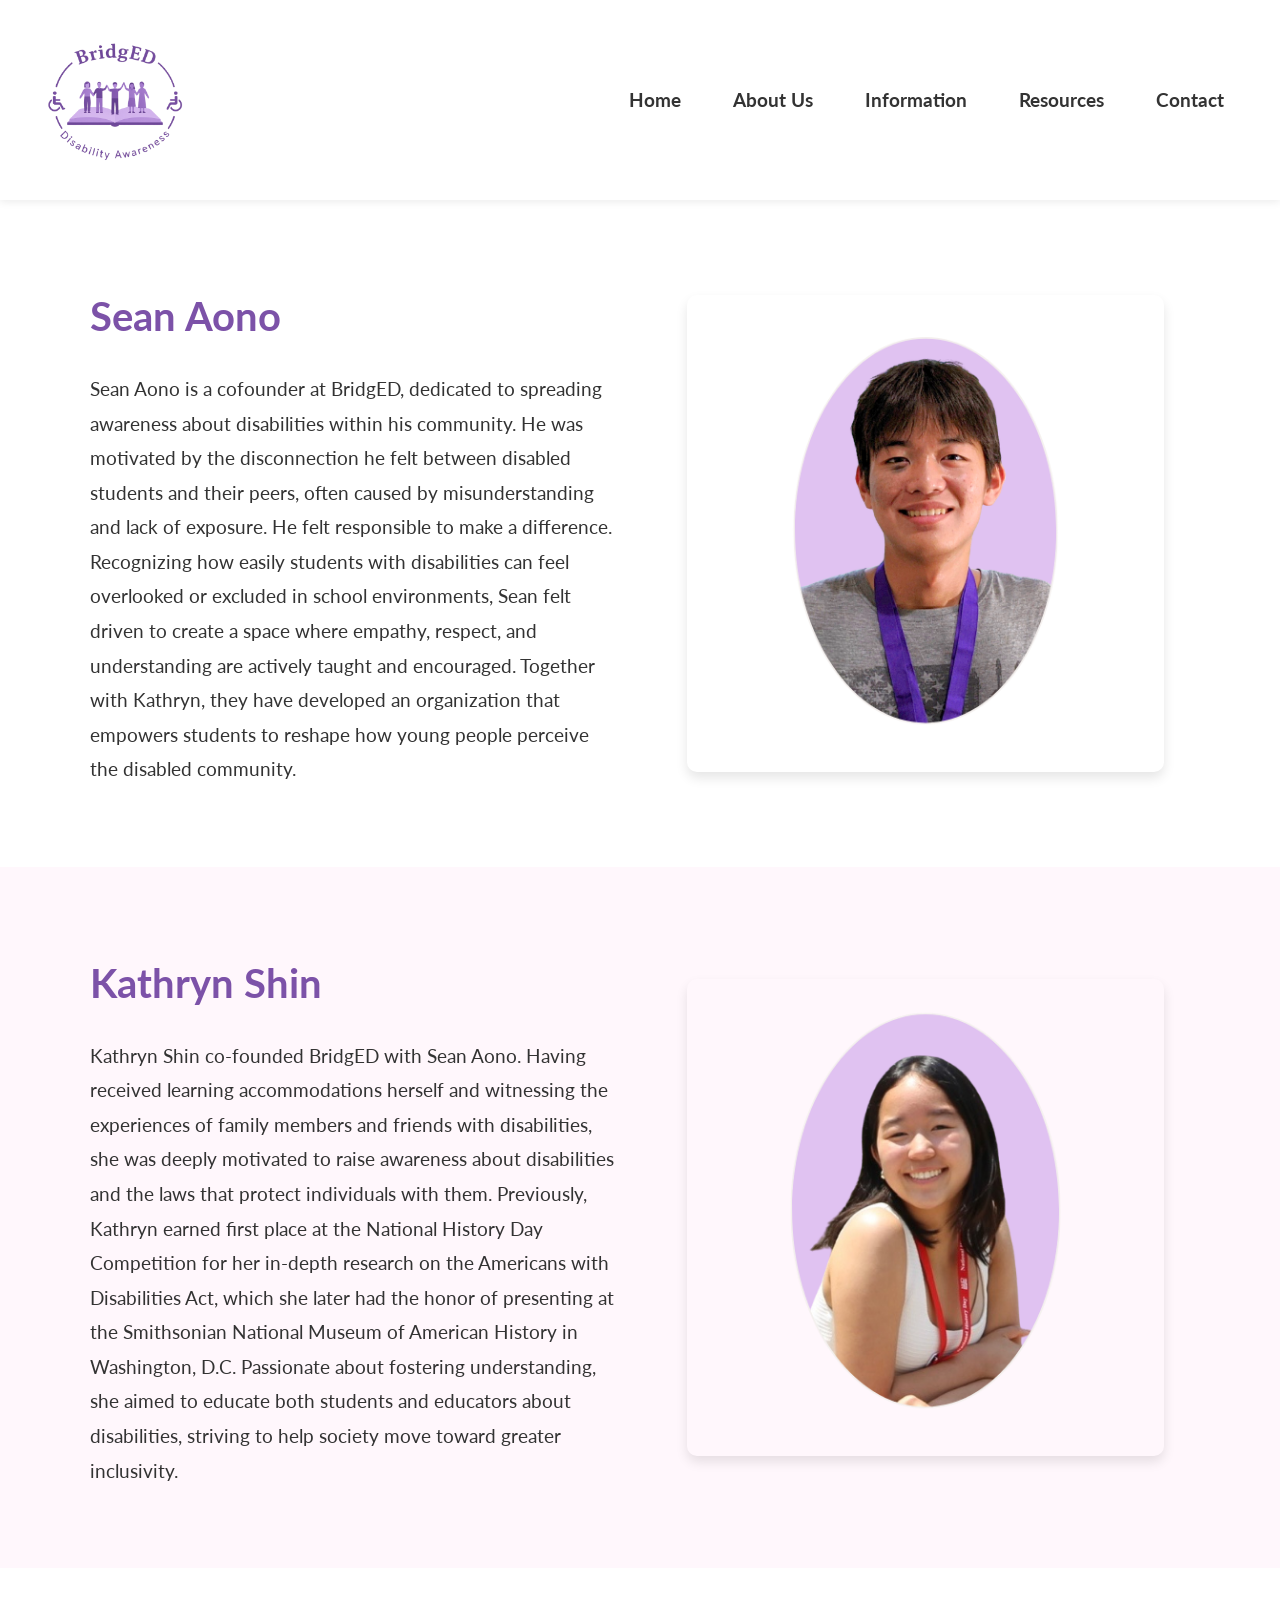
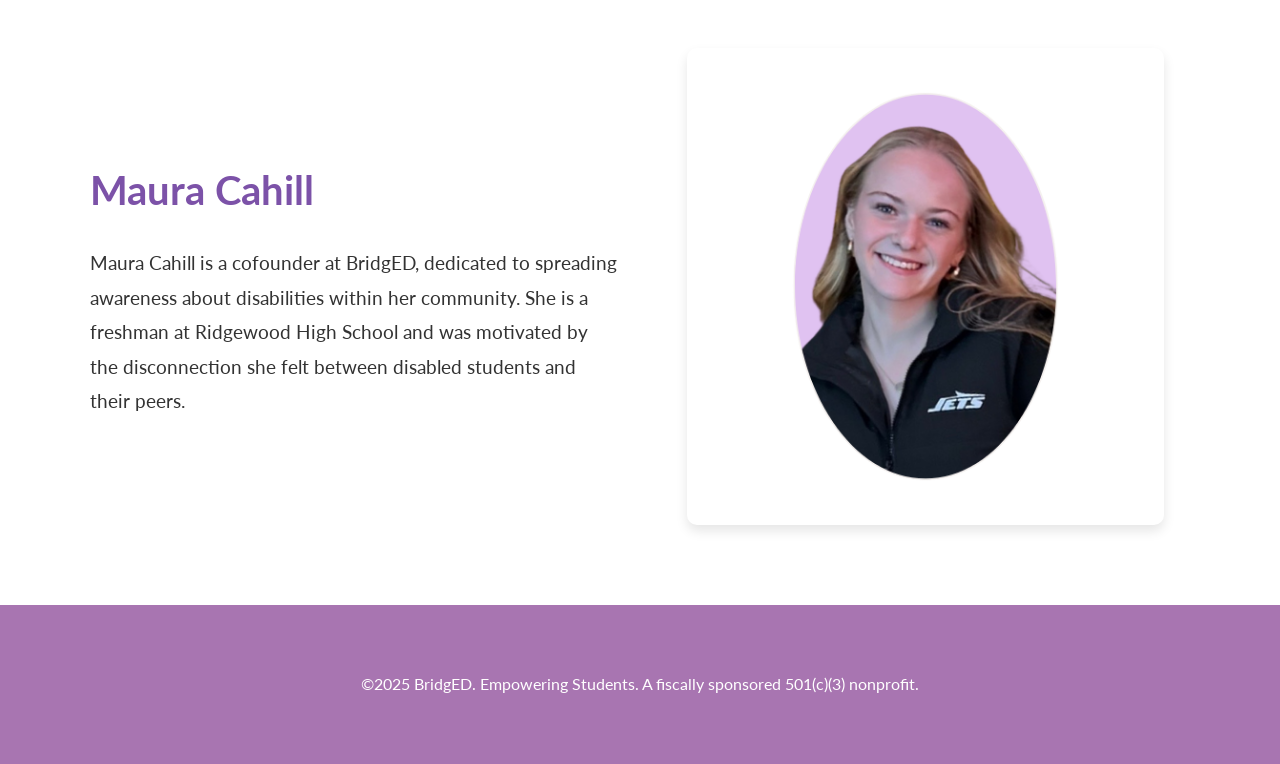
==== about.html @ e23f3f72 "Import BridgED site from github.com/audreyshin/bridged" ====
<!DOCTYPE html>
<html lang="en">
<head>
  <meta charset="UTF-8" />
  <meta name="viewport" content="width=device-width, initial-scale=1.0" />
  <title>About Us | BridgED</title>
  <link rel="stylesheet" href="style.css" />
  <link href="https://fonts.googleapis.com/css2?family=Lato:wght@400;700&display=swap" rel="stylesheet">
</head>
<body>

  <!-- Header -->
  <header>
    <div class="nav-container">
      <a href="index.html" class="logo">
        <img src="images/logo.png" alt="BridgED logo" />
      </a>
      <nav>
        <ul class="nav-links">
          <li><a href="index.html">Home</a></li>
          <li><a href="about.html" class="active">About Us</a></li>
          <li><a href="information.html">Information</a></li>
          <li><a href="resources.html">Resources</a></li>
          <li><a href="contact.html">Contact</a></li>
        </ul>
      </nav>
    </div>
  </header>

  <!-- Sean Section -->
  <section class="about-section">
    <div class="about-content">
      <div class="about-text">
        <h2>Sean Aono</h2>
        <p>Sean Aono is a cofounder at BridgED, dedicated to spreading awareness about disabilities within his community. He was motivated by the disconnection he felt between disabled students and their peers, often caused by misunderstanding and lack of exposure. He felt responsible to make a difference. Recognizing how easily students with disabilities can feel overlooked or excluded in school environments, Sean felt driven to create a space where empathy, respect, and understanding are actively taught and encouraged. Together with Kathryn, they have developed an organization that empowers students to reshape how young people perceive the disabled community.</p>
      </div>
      <div class="about-image">
        <img src="images/sean.png" alt="Sean Aono" />
      </div>
    </div>
  </section>

  <!-- Kathryn Section -->
  <section class="about-section alt">
    <div class="about-content reverse">
      <div class="about-image">
        <img src="images/kat.png" alt="Kathryn Shin" />
      </div>
      <div class="about-text">
        <h2>Kathryn Shin</h2>
        <p>Kathryn Shin co-founded BridgED with Sean Aono. Having received learning accommodations herself and witnessing the experiences of family members and friends with disabilities, she was deeply motivated to raise awareness about disabilities and the laws that protect individuals with them. Previously, Kathryn earned first place at the National History Day Competition for her in-depth research on the Americans with Disabilities Act, which she later had the honor of presenting at the Smithsonian National Museum of American History in Washington, D.C. Passionate about fostering understanding, she aimed to educate both students and educators about disabilities, striving to help society move toward greater inclusivity.</p>
      </div>
    </div>
  </section>


  <!-- Sean Section -->
  <section class="about-section">
    <div class="about-content">
      <div class="about-text">
        <h2>Maura Cahill</h2>
        <p>Maura Cahill is a cofounder at BridgED, dedicated to spreading awareness about disabilities within her community. She is a freshman at Ridgewood High School and was motivated by the disconnection she felt between disabled students and their peers.</p>
      </div>
      <div class="about-image">
        <img src="images/maura.png" alt="Sean Aono" />
      </div>
    </div>
  </section>

  <!-- Footer -->
  <footer>
    <div class="container">
      <p>&copy;2025 BridgED. Empowering Students. A fiscally sponsored 501(c)(3) nonprofit.</p>
    </div>
  </footer>

</body>
</html>
---- style.css ----
/* ========== CSS Variables ========== */
:root {
  --primary-color:#7c52a8;
  --secondary-color: #d2b5ee;
  --background-color: #F9ECFF;
  --accent-color: #E1C4F4;
  --deep-accent-color: #A875B1;
  --text-color: #333333;
  --section-alt-color: #FFF7FC;
}


/* ========== Base Reset ========== */
* {
  margin: 0;
  padding: 0;
  box-sizing: border-box;
}

html, body {
  height: 100%;
  margin: 0;
  padding: 0;
  display: flex;
  flex-direction: column;
}

body {
  font-family: 'Lato', sans-serif;
  background-color: var(--background-color);
  color: var(--text-color);
  line-height: 1.8;
  font-size: 18px;
}

main {
  flex: 1;
}

.container {
  max-width: 1100px;
  margin: 0 auto;
  padding: 40px 20px;
}


/* ========== Header & Navigation ========== */
header {
  background-color: white;
  color: var(--text-color);
  padding: 25px 0;
  box-shadow: 0 2px 8px rgba(0, 0, 0, 0.08);
  position: sticky;
  top: 0;
  z-index: 999;
}

.nav-container {
  width: 100%;
  padding: 0 40px;
  display: flex;
  justify-content: space-between;
  align-items: center;
}

.logo {
  display: block;
}

.logo img {
  height: 150px;
  display: block;
}

nav ul.nav-links {
  list-style: none;
  display: flex;
  flex-wrap: wrap; /* ✅ ALLOWS WRAPPING */
  gap: 20px;
  justify-content: flex-end;
}


nav ul li a {
  color: var(--text-color);
  text-decoration: none;
  font-weight: 700;
  font-size: 1.2rem;
  padding: 10px 16px;
  border-radius: 6px;
  transition: background-color 0.3s ease, color 0.3s ease;
}

nav ul li a:hover {
  background-color: var(--accent-color);
  color: var(--text-color);
}

/* ========== Hero Section ========== */
.hero {
  position: relative;
  background-image: url("images/header.jpg");
  background-size: cover;
  background-position: center 20%;
  background-repeat: no-repeat;
  padding: 100px 20px;
  color: white;
  text-align: center;
  z-index: 0;
}

.hero::before {
  content: "";
  position: absolute;
  top: 0; left: 0;
  width: 100%;
  height: 100%;
  background-color: rgba(0, 0, 0, 0.5);
  z-index: 1;
}

.hero .container {
  position: relative;
  z-index: 2;
}

.hero h2 {
  font-size: 3.2rem;
  margin-bottom: 20px;
}

.hero p {
  font-size: 1.5rem;
  max-width: 750px;
  margin: 0 auto;
}


/* ========== Section Styles ========== */
.section {
  padding: 90px 20px;
  background-color: white;
}

.section.alt {
  background-color: var(--section-alt-color);
}

.section h2 {
  font-size: 2.5rem;
  color: var(--primary-color);
  margin-bottom: 25px;
}

.section p {
  font-size: 1.2rem;
  margin-bottom: 24px;
}


/* ========== Footer ========== */
footer {
  background-color: var(--deep-accent-color);
  color: white;
  text-align: center;
  padding: 25px 0;
}

footer p {
  font-size: 1rem;
}


/* ========== About Page ========== */
.about-section {
  padding: 80px 20px;
  background-color: white;
}

.about-section.alt {
  background-color: var(--section-alt-color);
}

.about-content {
  max-width: 1100px;
  margin: 0 auto;
  display: flex;
  gap: 40px;
  align-items: center;
  justify-content: space-between;
  flex-wrap: wrap;
}

.about-content.reverse {
  flex-direction: row-reverse;
}

.about-text {
  flex: 1;
  min-width: 300px;
}

.about-text h2 {
  font-size: 2.5rem;
  color: var(--primary-color);
  margin-bottom: 20px;
}

.about-text p {
  font-size: 1.2rem;
}

.about-image {
  flex: 1;
  display: flex;
  justify-content: center;
}

.about-image img {
  max-width: 90%;
  height: auto;
  border-radius: 10px;
  box-shadow: 0 6px 12px rgba(0,0,0,0.1);
}


/* ========== Contact Page ========== */
.contact-section {
  background-color: white;
  padding: 100px 20px;
}

.contact-content h2 {
  font-size: 2.8rem;
  color: var(--primary-color);
  margin-bottom: 30px;
}

.contact-content p {
  font-size: 1.2rem;
  color: var(--text-color);
  line-height: 1.8;
  margin-bottom: 20px;
}

.contact-content a {
  color: var(--primary-color);
  text-decoration: underline;
}


/* ========== Information Landing Page ========== */
.info-landing {
  padding: 60px 20px;
  background-color: #f6f9fb;
}

.info-landing h2 {
  font-size: 2.6rem;
  color: var(--primary-color);
  margin-bottom: 20px;
}

.info-landing p {
  font-size: 1.3rem;
  color: var(--text-color);
  max-width: 750px;
}

.info-details h3 {
  margin-top: 50px;
  color: var(--primary-color);
  font-size: 1.8rem;
}

.info-details p {
  font-size: 1.1rem;
  line-height: 1.6;
  margin-bottom: 20px;
}


/* ========== Info Grid ========== */
.info-grid-section {
  padding: 60px 20px;
  background-color: var(--section-alt-color);
}

.info-grid {
  max-width: 1100px;
  margin: 0 auto;
  display: grid;
  grid-template-columns: repeat(auto-fit, minmax(220px, 1fr));
  gap: 30px;
}

.info-card {
  background-color: white;
  border-radius: 10px;
  padding: 30px 20px;
  text-align: center;
  font-size: 1.2rem;
  font-weight: 700;
  color: var(--primary-color);
  box-shadow: 0 6px 12px rgba(0, 0, 0, 0.06);
  transition: transform 0.2s ease, box-shadow 0.2s ease;
  text-decoration: none;
}

.info-card:hover {
  transform: translateY(-4px);
  box-shadow: 0 10px 16px rgba(0, 0, 0, 0.1);
  background-color: var(--accent-color);
}


/* ========== Resources Page ========== */
.resources-section {
  padding: 80px 20px;
  background-color: white;
}

.resources-section h2 {
  font-size: 2.5rem;
  color: var(--primary-color);
  margin-bottom: 30px;
}

.resources-section h3 {
  font-size: 1.8rem;
  color: var(--secondary-color);
  margin-top: 40px;
  margin-bottom: 16px;
}

.resources-section ul {
  list-style-type: disc;
  padding-left: 20px;
  margin-bottom: 30px;
}

.resources-section li {
  margin-bottom: 10px;
}

.resources-section a {
  color: var(--primary-color);
  text-decoration: underline;
}

.resources-section a:hover {
  color: var(--deep-accent-color);
  text-decoration: none;
}


/* ========== Responsive Styles ========== */
@media (max-width: 768px) {
  .nav-container {
    flex-direction: column;
    align-items: flex-start;
    padding: 0 20px;
  }

  nav ul.nav-links {
    flex-wrap: wrap; /* ✅ allow wrapping instead of column */
    flex-direction: row;
    justify-content: center;
    gap: 10px;
    margin-top: 10px;
  }
  nav ul li a {
    font-size: 0.95rem;
    padding: 6px 10px;
  }
  
  .nav-container {
    flex-wrap: wrap;
  }
  
  .logo img {
    height: 100px;
  }

  .hero h2 {
    font-size: 2.2rem;
  }

  .hero p {
    font-size: 1.2rem;
  }

  .about-content {
    flex-direction: column;
    gap: 30px;
  }

  .info-grid {
    grid-template-columns: repeat(auto-fit, minmax(160px, 1fr));
  }



  body {
    font-size: 16px;
  }
  .about-content,
  .about-content.reverse {
    flex-direction: column !important;
    align-items: center;
    text-align: center;
  }

  .about-image img {
    max-width: 100%;
    height: auto;
    border-radius: 10px; /* just in case it was being overwritten */
  }
}
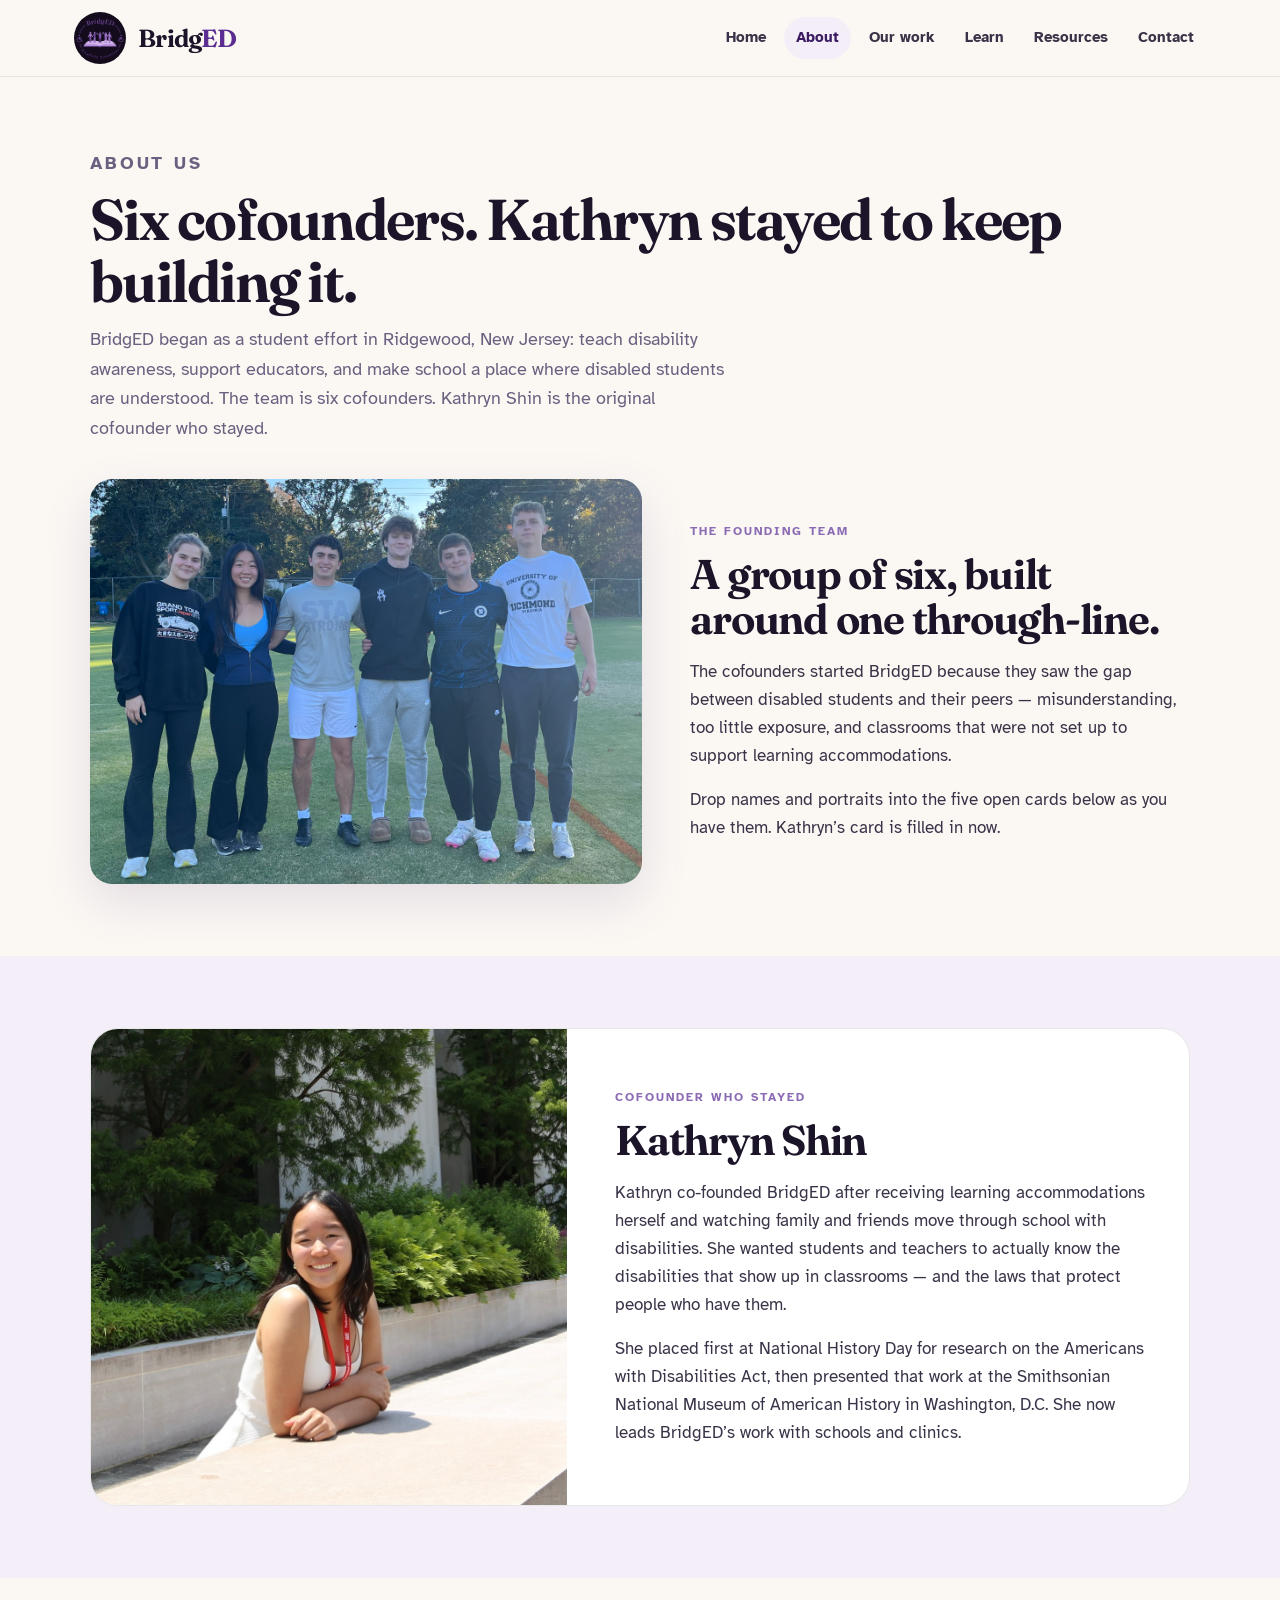
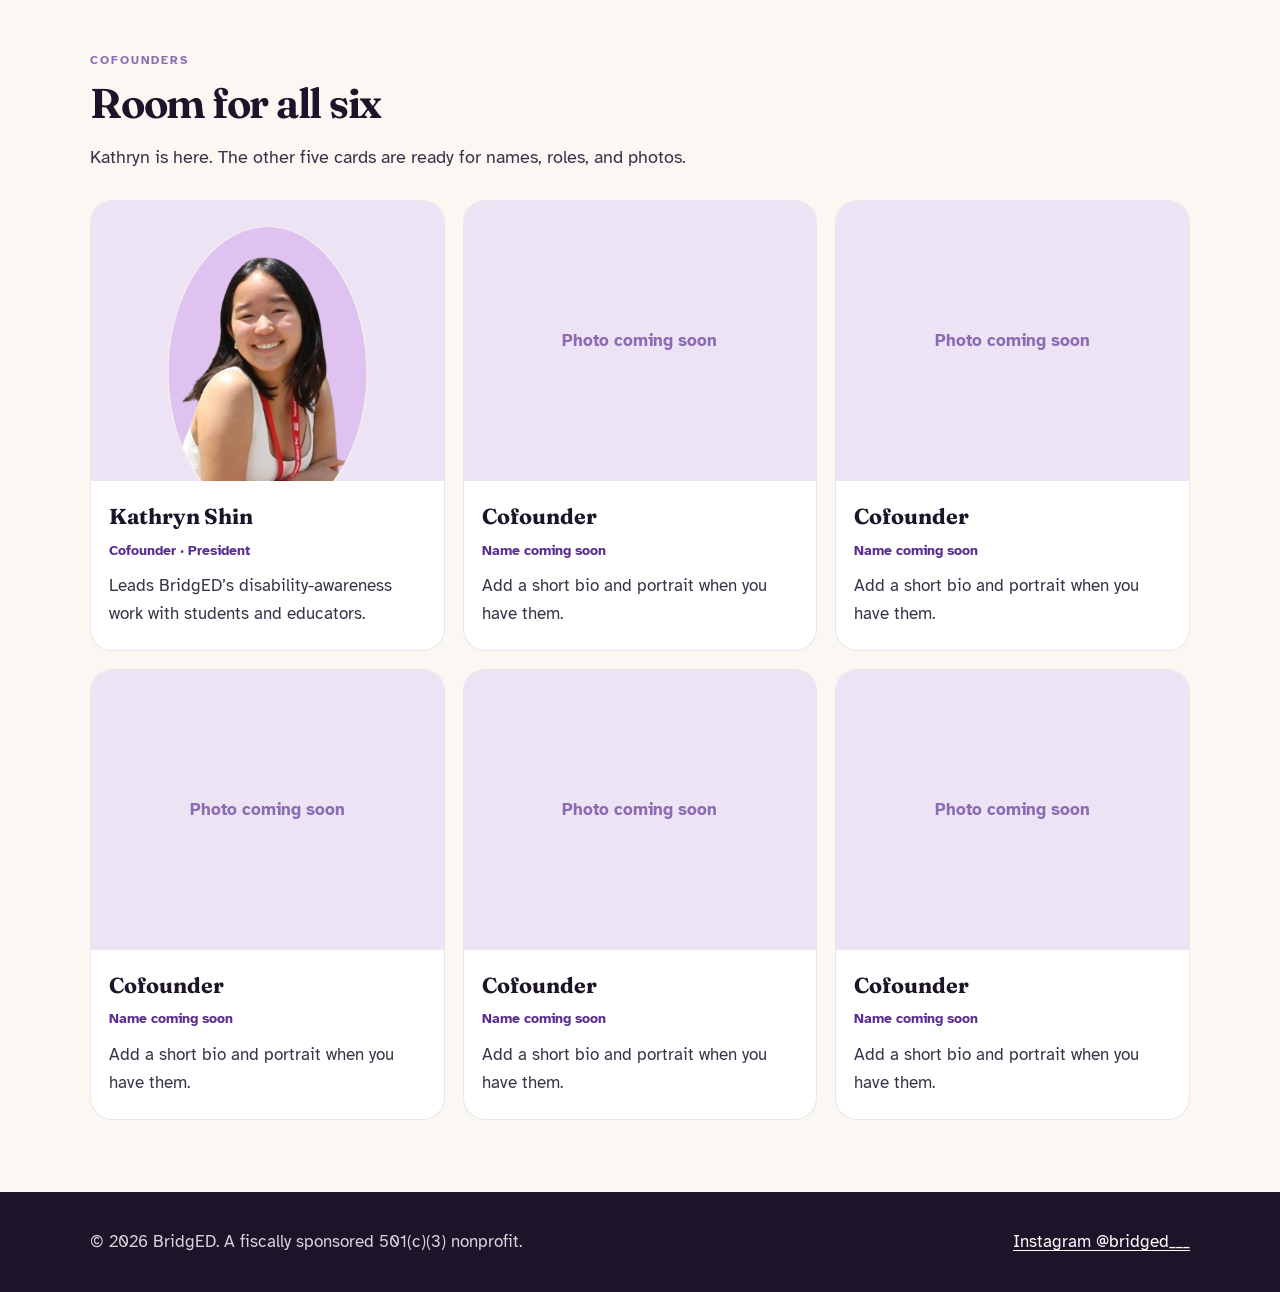
==== commit 53a9b110: "Redesign BridgED site around Kathryn and a photo gallery Rebuild layout, type, and navigation; remov" ====
--- a/about.html
+++ b/about.html
@@ -3,23 +3,27 @@
 <head>
   <meta charset="UTF-8" />
   <meta name="viewport" content="width=device-width, initial-scale=1.0" />
-  <title>About Us | BridgED</title>
+  <title>About | BridgED</title>
   <link rel="stylesheet" href="style.css" />
-  <link href="https://fonts.googleapis.com/css2?family=Lato:wght@400;700&display=swap" rel="stylesheet">
+  <link rel="preconnect" href="https://fonts.googleapis.com" />
+  <link rel="preconnect" href="https://fonts.gstatic.com" crossorigin />
+  <link href="https://fonts.googleapis.com/css2?family=Atkinson+Hyperlegible:ital,wght@0,400;0,700;1,400&family=Fraunces:opsz,wght@9..144,500;9..144,650;9..144,700&display=swap" rel="stylesheet" />
 </head>
 <body>
-
-  <!-- Header -->
-  <header>
-    <div class="nav-container">
-      <a href="index.html" class="logo">
-        <img src="images/logo.png" alt="BridgED logo" />
+  <a class="skip-link" href="#main">Skip to content</a>
+  <header class="site-header">
+    <div class="nav-bar">
+      <a class="brand" href="index.html">
+        <img src="images/logo.png" alt="" />
+        <span class="brand-name">Bridg<span>ED</span></span>
       </a>
-      <nav>
-        <ul class="nav-links">
+      <button class="nav-toggle" type="button" data-nav-toggle aria-expanded="false" aria-controls="site-nav">Menu</button>
+      <nav class="site-nav" id="site-nav">
+        <ul>
           <li><a href="index.html">Home</a></li>
-          <li><a href="about.html" class="active">About Us</a></li>
-          <li><a href="information.html">Information</a></li>
+          <li><a href="about.html" aria-current="page">About</a></li>
+          <li><a href="work.html">Our work</a></li>
+          <li><a href="information.html">Learn</a></li>
           <li><a href="resources.html">Resources</a></li>
           <li><a href="contact.html">Contact</a></li>
         </ul>
@@ -27,52 +31,106 @@
     </div>
   </header>
 
-  <!-- Sean Section -->
-  <section class="about-section">
-    <div class="about-content">
-      <div class="about-text">
-        <h2>Sean Aono</h2>
-        <p>Sean Aono is a cofounder at BridgED, dedicated to spreading awareness about disabilities within his community. He was motivated by the disconnection he felt between disabled students and their peers, often caused by misunderstanding and lack of exposure. He felt responsible to make a difference. Recognizing how easily students with disabilities can feel overlooked or excluded in school environments, Sean felt driven to create a space where empathy, respect, and understanding are actively taught and encouraged. Together with Kathryn, they have developed an organization that empowers students to reshape how young people perceive the disabled community.</p>
+  <main id="main">
+    <section class="page-hero">
+      <div class="container">
+        <p class="section-kicker">About us</p>
+        <h1>Six cofounders. Kathryn stayed to keep building it.</h1>
+        <p>BridgED began as a student effort in Ridgewood, New Jersey: teach disability awareness, support educators, and make school a place where disabled students are understood. The team is six cofounders. Kathryn Shin is the original cofounder who stayed.</p>
       </div>
-      <div class="about-image">
-        <img src="images/sean.png" alt="Sean Aono" />
+    </section>
+
+    <section class="section" style="padding-top: 0;">
+      <div class="container split">
+        <img src="images/team-photo.png" alt="The six BridgED cofounders standing together on a grassy field" />
+        <div class="prose">
+          <p class="section-kicker">The founding team</p>
+          <h2 class="section-title">A group of six, built around one through-line.</h2>
+          <p>The cofounders started BridgED because they saw the gap between disabled students and their peers — misunderstanding, too little exposure, and classrooms that were not set up to support learning accommodations.</p>
+          <p>Drop names and portraits into the five open cards below as you have them. Kathryn’s card is filled in now.</p>
+        </div>
       </div>
-    </div>
-  </section>
+    </section>
 
-  <!-- Kathryn Section -->
-  <section class="about-section alt">
-    <div class="about-content reverse">
-      <div class="about-image">
-        <img src="images/kat.png" alt="Kathryn Shin" />
+    <section class="section band">
+      <div class="container">
+        <article class="feature-person">
+          <img src="images/kat.jpg" alt="Kathryn Shin, cofounder of BridgED" />
+          <div class="feature-copy prose">
+            <p class="section-kicker">Cofounder who stayed</p>
+            <h2 class="section-title">Kathryn Shin</h2>
+            <p>Kathryn co-founded BridgED after receiving learning accommodations herself and watching family and friends move through school with disabilities. She wanted students and teachers to actually know the disabilities that show up in classrooms — and the laws that protect people who have them.</p>
+            <p>She placed first at National History Day for research on the Americans with Disabilities Act, then presented that work at the Smithsonian National Museum of American History in Washington, D.C. She now leads BridgED’s work with schools and clinics.</p>
+          </div>
+        </article>
       </div>
-      <div class="about-text">
-        <h2>Kathryn Shin</h2>
-        <p>Kathryn Shin co-founded BridgED with Sean Aono. Having received learning accommodations herself and witnessing the experiences of family members and friends with disabilities, she was deeply motivated to raise awareness about disabilities and the laws that protect individuals with them. Previously, Kathryn earned first place at the National History Day Competition for her in-depth research on the Americans with Disabilities Act, which she later had the honor of presenting at the Smithsonian National Museum of American History in Washington, D.C. Passionate about fostering understanding, she aimed to educate both students and educators about disabilities, striving to help society move toward greater inclusivity.</p>
+    </section>
+
+    <section class="section">
+      <div class="container">
+        <p class="section-kicker">Cofounders</p>
+        <h2 class="section-title">Room for all six</h2>
+        <p class="lede">Kathryn is here. The other five cards are ready for names, roles, and photos.</p>
+        <div class="people" style="margin-top: 28px;">
+          <article class="person">
+            <img src="images/kat.png" alt="Kathryn Shin" />
+            <div class="person-body">
+              <h3>Kathryn Shin</h3>
+              <p class="role">Cofounder · President</p>
+              <p>Leads BridgED’s disability-awareness work with students and educators.</p>
+            </div>
+          </article>
+          <article class="person">
+            <div class="person-placeholder">Photo coming soon</div>
+            <div class="person-body">
+              <h3>Cofounder</h3>
+              <p class="role">Name coming soon</p>
+              <p>Add a short bio and portrait when you have them.</p>
+            </div>
+          </article>
+          <article class="person">
+            <div class="person-placeholder">Photo coming soon</div>
+            <div class="person-body">
+              <h3>Cofounder</h3>
+              <p class="role">Name coming soon</p>
+              <p>Add a short bio and portrait when you have them.</p>
+            </div>
+          </article>
+          <article class="person">
+            <div class="person-placeholder">Photo coming soon</div>
+            <div class="person-body">
+              <h3>Cofounder</h3>
+              <p class="role">Name coming soon</p>
+              <p>Add a short bio and portrait when you have them.</p>
+            </div>
+          </article>
+          <article class="person">
+            <div class="person-placeholder">Photo coming soon</div>
+            <div class="person-body">
+              <h3>Cofounder</h3>
+              <p class="role">Name coming soon</p>
+              <p>Add a short bio and portrait when you have them.</p>
+            </div>
+          </article>
+          <article class="person">
+            <div class="person-placeholder">Photo coming soon</div>
+            <div class="person-body">
+              <h3>Cofounder</h3>
+              <p class="role">Name coming soon</p>
+              <p>Add a short bio and portrait when you have them.</p>
+            </div>
+          </article>
+        </div>
       </div>
-    </div>
-  </section>
+    </section>
+  </main>
 
-
-  <!-- Sean Section -->
-  <section class="about-section">
-    <div class="about-content">
-      <div class="about-text">
-        <h2>Maura Cahill</h2>
-        <p>Maura Cahill is a cofounder at BridgED, dedicated to spreading awareness about disabilities within her community. She is a freshman at Ridgewood High School and was motivated by the disconnection she felt between disabled students and their peers.</p>
-      </div>
-      <div class="about-image">
-        <img src="images/maura.png" alt="Sean Aono" />
-      </div>
-    </div>
-  </section>
-
-  <!-- Footer -->
-  <footer>
-    <div class="container">
-      <p>&copy;2025 BridgED. Empowering Students. A fiscally sponsored 501(c)(3) nonprofit.</p>
+  <footer class="site-footer">
+    <div class="footer-inner">
+      <p>© 2026 BridgED. A fiscally sponsored 501(c)(3) nonprofit.</p>
+      <p><a href="https://www.instagram.com/bridged___" target="_blank" rel="noreferrer">Instagram @bridged___</a></p>
     </div>
   </footer>
-
+  <script src="site.js"></script>
 </body>
 </html>
--- a/style.css
+++ b/style.css
@@ -1,36 +1,165 @@
-/* ========== CSS Variables ========== */
 :root {
-  --primary-color:#7c52a8;
-  --secondary-color: #d2b5ee;
-  --background-color: #F9ECFF;
-  --accent-color: #E1C4F4;
-  --deep-accent-color: #A875B1;
-  --text-color: #333333;
-  --section-alt-color: #FFF7FC;
-}
-
-
-/* ========== Base Reset ========== */
-* {
+  --ink: #1c1428;
+  --text: #3a3348;
+  --muted: #6a6180;
+  --paper: #fbf8f4;
+  --lilac: #f4eef8;
+  --white: #ffffff;
+  --plum: #5b2d91;
+  --plum-deep: #3b1c62;
+  --plum-soft: #8b6bb3;
+  --gold: #b8893a;
+  --line: rgba(28, 20, 40, 0.1);
+  --shadow: 0 18px 50px rgba(59, 28, 98, 0.12);
+  --radius: 22px;
+  --header-h: 76px;
+  --display: "Fraunces", "Iowan Old Style", Georgia, serif;
+  --sans: "Atkinson Hyperlegible", "Segoe UI", sans-serif;
+}
+
+*,
+*::before,
+*::after {
+  box-sizing: border-box;
   margin: 0;
   padding: 0;
-  box-sizing: border-box;
-}
-
-html, body {
-  height: 100%;
-  margin: 0;
-  padding: 0;
+}
+
+html {
+  scroll-behavior: smooth;
+}
+
+body {
+  min-height: 100vh;
   display: flex;
   flex-direction: column;
-}
-
-body {
-  font-family: 'Lato', sans-serif;
-  background-color: var(--background-color);
-  color: var(--text-color);
-  line-height: 1.8;
-  font-size: 18px;
+  font-family: var(--sans);
+  font-size: 1.0625rem;
+  line-height: 1.65;
+  color: var(--text);
+  background: var(--paper);
+}
+
+img {
+  max-width: 100%;
+  height: auto;
+  display: block;
+}
+
+a {
+  color: var(--plum);
+  text-underline-offset: 0.18em;
+}
+
+a:hover {
+  color: var(--plum-deep);
+}
+
+:focus-visible {
+  outline: 3px solid var(--gold);
+  outline-offset: 3px;
+}
+
+.skip-link {
+  position: absolute;
+  left: 12px;
+  top: -48px;
+  z-index: 2000;
+  background: var(--ink);
+  color: var(--white);
+  padding: 8px 14px;
+  border-radius: 8px;
+}
+
+.skip-link:focus {
+  top: 12px;
+}
+
+.site-header {
+  position: sticky;
+  top: 0;
+  z-index: 1000;
+  background: rgba(251, 248, 244, 0.92);
+  backdrop-filter: blur(16px);
+  border-bottom: 1px solid var(--line);
+}
+
+.nav-bar {
+  max-width: 1180px;
+  margin: 0 auto;
+  min-height: var(--header-h);
+  padding: 10px 24px;
+  display: flex;
+  align-items: center;
+  justify-content: space-between;
+  gap: 20px;
+}
+
+.brand {
+  display: flex;
+  align-items: center;
+  gap: 12px;
+  text-decoration: none;
+  color: var(--ink);
+  min-width: 0;
+}
+
+.brand img {
+  width: 52px;
+  height: 52px;
+  object-fit: cover;
+  border-radius: 50%;
+  background: #140c1c;
+  flex-shrink: 0;
+}
+
+.brand-name {
+  font-family: var(--display);
+  font-size: 1.55rem;
+  font-weight: 650;
+  letter-spacing: -0.03em;
+  line-height: 1;
+}
+
+.brand-name span {
+  color: var(--plum);
+}
+
+.nav-toggle {
+  display: none;
+  border: 1px solid var(--line);
+  background: var(--white);
+  color: var(--ink);
+  font-family: inherit;
+  font-size: 0.95rem;
+  font-weight: 700;
+  padding: 8px 14px;
+  border-radius: 999px;
+  cursor: pointer;
+}
+
+.site-nav ul {
+  list-style: none;
+  display: flex;
+  flex-wrap: wrap;
+  justify-content: flex-end;
+  gap: 6px;
+}
+
+.site-nav a {
+  display: block;
+  text-decoration: none;
+  color: var(--text);
+  font-weight: 700;
+  font-size: 0.95rem;
+  padding: 8px 12px;
+  border-radius: 999px;
+}
+
+.site-nav a:hover,
+.site-nav a[aria-current="page"] {
+  background: var(--lilac);
+  color: var(--plum-deep);
 }
 
 main {
@@ -38,383 +167,557 @@
 }
 
 .container {
-  max-width: 1100px;
+  width: min(1100px, calc(100% - 40px));
   margin: 0 auto;
-  padding: 40px 20px;
-}
-
-
-/* ========== Header & Navigation ========== */
-header {
-  background-color: white;
-  color: var(--text-color);
-  padding: 25px 0;
-  box-shadow: 0 2px 8px rgba(0, 0, 0, 0.08);
-  position: sticky;
-  top: 0;
-  z-index: 999;
-}
-
-.nav-container {
+}
+
+.hero {
+  position: relative;
+  min-height: 72vh;
+  display: grid;
+  place-items: end stretch;
+  color: var(--white);
+  background:
+    linear-gradient(180deg, rgba(28, 20, 40, 0.15), rgba(28, 20, 40, 0.72)),
+    url("images/hero-cover.png") center 40% / cover no-repeat;
+}
+
+.hero-inner {
+  width: min(1100px, calc(100% - 40px));
+  margin: 0 auto;
+  padding: 72px 0 56px;
+}
+
+.eyebrow {
+  display: inline-block;
+  font-size: 0.78rem;
+  font-weight: 700;
+  letter-spacing: 0.16em;
+  text-transform: uppercase;
+  color: var(--gold);
+  margin-bottom: 14px;
+}
+
+.hero h1,
+.page-hero h1,
+.section-title {
+  font-family: var(--display);
+  font-optical-sizing: auto;
+  font-weight: 650;
+  letter-spacing: -0.03em;
+  color: var(--ink);
+  line-height: 1.08;
+}
+
+.hero h1 {
+  color: var(--white);
+  font-size: clamp(2.6rem, 6vw, 4.6rem);
+  max-width: 12ch;
+  margin-bottom: 16px;
+}
+
+.lede,
+.hero p {
+  font-size: 1.15rem;
+  max-width: 38rem;
+}
+
+.hero p {
+  color: rgba(255, 255, 255, 0.92);
+  margin-bottom: 28px;
+}
+
+.actions {
+  display: flex;
+  flex-wrap: wrap;
+  gap: 12px;
+}
+
+.button {
+  display: inline-flex;
+  align-items: center;
+  justify-content: center;
+  gap: 8px;
+  text-decoration: none;
+  font-weight: 700;
+  border-radius: 999px;
+  padding: 12px 20px;
+  border: 1px solid transparent;
+  transition: transform 0.15s ease, background 0.15s ease;
+}
+
+.button:hover {
+  transform: translateY(-1px);
+}
+
+.button-primary {
+  background: var(--white);
+  color: var(--plum-deep);
+}
+
+.button-primary:hover {
+  color: var(--plum-deep);
+  background: var(--lilac);
+}
+
+.button-ghost {
+  background: transparent;
+  color: var(--white);
+  border-color: rgba(255, 255, 255, 0.45);
+}
+
+.button-ghost:hover {
+  color: var(--white);
+  background: rgba(255, 255, 255, 0.1);
+}
+
+.button-solid {
+  background: var(--plum);
+  color: var(--white);
+}
+
+.button-solid:hover {
+  background: var(--plum-deep);
+  color: var(--white);
+}
+
+.button-outline {
+  background: transparent;
+  color: var(--plum-deep);
+  border-color: rgba(91, 45, 145, 0.28);
+}
+
+.page-hero {
+  padding: 72px 0 36px;
+}
+
+.page-hero h1 {
+  font-size: clamp(2.2rem, 5vw, 3.6rem);
+  margin-bottom: 12px;
+}
+
+.page-hero p {
+  max-width: 40rem;
+  color: var(--muted);
+  font-size: 1.12rem;
+}
+
+.section {
+  padding: 72px 0;
+}
+
+.section-kicker {
+  font-size: 0.78rem;
+  font-weight: 700;
+  letter-spacing: 0.16em;
+  text-transform: uppercase;
+  color: var(--plum-soft);
+  margin-bottom: 10px;
+}
+
+.section-title {
+  font-size: clamp(1.8rem, 3.4vw, 2.6rem);
+  margin-bottom: 16px;
+}
+
+.split {
+  display: grid;
+  grid-template-columns: 1.05fr 0.95fr;
+  gap: 48px;
+  align-items: center;
+}
+
+.split img {
   width: 100%;
-  padding: 0 40px;
+  border-radius: var(--radius);
+  box-shadow: var(--shadow);
+  object-fit: cover;
+  min-height: 320px;
+  max-height: 460px;
+}
+
+.prose p + p {
+  margin-top: 1rem;
+}
+
+.stats {
+  display: grid;
+  grid-template-columns: repeat(4, 1fr);
+  gap: 16px;
+  margin-top: 8px;
+}
+
+.stat {
+  background: var(--white);
+  border: 1px solid var(--line);
+  border-radius: 18px;
+  padding: 22px 18px;
+}
+
+.stat strong {
+  display: block;
+  font-family: var(--display);
+  font-size: 2.1rem;
+  color: var(--plum);
+  letter-spacing: -0.03em;
+  line-height: 1;
+  margin-bottom: 8px;
+}
+
+.stat span {
+  color: var(--muted);
+  font-size: 0.95rem;
+}
+
+.band {
+  background: var(--lilac);
+}
+
+.gallery {
+  display: grid;
+  grid-template-columns: repeat(12, 1fr);
+  gap: 16px;
+}
+
+.gallery figure {
+  margin: 0;
+  background: var(--white);
+  border-radius: var(--radius);
+  overflow: hidden;
+  border: 1px solid var(--line);
+  min-height: 220px;
+}
+
+.gallery img {
+  width: 100%;
+  height: 240px;
+  object-fit: cover;
+}
+
+.gallery figcaption,
+.photo-slot p {
+  padding: 14px 16px 16px;
+  font-size: 0.95rem;
+  color: var(--muted);
+}
+
+.gallery .wide {
+  grid-column: span 8;
+}
+
+.gallery .wide img {
+  height: 320px;
+}
+
+.gallery .tall,
+.gallery .standard {
+  grid-column: span 4;
+}
+
+.photo-slot {
+  grid-column: span 4;
+  display: grid;
+  place-items: center;
+  min-height: 260px;
+  border: 1.5px dashed rgba(91, 45, 145, 0.35);
+  background:
+    repeating-linear-gradient(
+      -45deg,
+      transparent,
+      transparent 10px,
+      rgba(91, 45, 145, 0.04) 10px,
+      rgba(91, 45, 145, 0.04) 20px
+    );
+}
+
+.photo-slot p {
+  text-align: center;
+  max-width: 16rem;
+  color: var(--plum);
+  font-weight: 700;
+}
+
+.people {
+  display: grid;
+  grid-template-columns: repeat(3, 1fr);
+  gap: 18px;
+}
+
+.person {
+  background: var(--white);
+  border: 1px solid var(--line);
+  border-radius: var(--radius);
+  overflow: hidden;
+}
+
+.person img,
+.person-placeholder {
+  width: 100%;
+  height: 280px;
+  object-fit: cover;
+  object-position: center top;
+  background: #ece4f4;
+}
+
+.person-placeholder {
+  display: grid;
+  place-items: center;
+  color: var(--plum-soft);
+  font-weight: 700;
+  text-align: center;
+  padding: 20px;
+}
+
+.person-body {
+  padding: 18px 18px 22px;
+}
+
+.person h3 {
+  font-family: var(--display);
+  font-size: 1.35rem;
+  color: var(--ink);
+}
+
+.person .role {
+  color: var(--plum);
+  font-size: 0.88rem;
+  font-weight: 700;
+  margin: 4px 0 10px;
+}
+
+.feature-person {
+  display: grid;
+  grid-template-columns: 0.9fr 1.1fr;
+  gap: 40px;
+  align-items: center;
+  background: var(--white);
+  border: 1px solid var(--line);
+  border-radius: 28px;
+  overflow: hidden;
+}
+
+.feature-person img {
+  width: 100%;
+  height: 100%;
+  min-height: 420px;
+  object-fit: cover;
+  object-position: center top;
+}
+
+.feature-copy {
+  padding: 36px 36px 36px 8px;
+}
+
+.cards {
+  display: grid;
+  grid-template-columns: repeat(3, 1fr);
+  gap: 18px;
+}
+
+.card {
+  background: var(--white);
+  border: 1px solid var(--line);
+  border-radius: var(--radius);
+  padding: 24px;
+}
+
+.card h3 {
+  font-family: var(--display);
+  font-size: 1.4rem;
+  color: var(--ink);
+  margin-bottom: 8px;
+}
+
+.card p,
+.card li {
+  color: var(--text);
+}
+
+.card ul {
+  padding-left: 1.1rem;
+}
+
+.card li + li,
+.resource-list li + li {
+  margin-top: 8px;
+}
+
+.stat-chip {
+  display: inline-block;
+  margin-bottom: 12px;
+  background: var(--lilac);
+  color: var(--plum-deep);
+  font-size: 0.82rem;
+  font-weight: 700;
+  padding: 4px 10px;
+  border-radius: 999px;
+}
+
+.resource-block + .resource-block {
+  margin-top: 28px;
+}
+
+.resource-block h3 {
+  font-family: var(--display);
+  font-size: 1.5rem;
+  margin-bottom: 12px;
+}
+
+.resource-list {
+  list-style: none;
+}
+
+.resource-list a,
+.plain-list a {
+  font-weight: 700;
+}
+
+.contact-grid {
+  display: grid;
+  grid-template-columns: 1.1fr 0.9fr;
+  gap: 24px;
+}
+
+.contact-card {
+  background: var(--white);
+  border: 1px solid var(--line);
+  border-radius: var(--radius);
+  padding: 28px;
+}
+
+.contact-card h2 {
+  font-family: var(--display);
+  font-size: 1.7rem;
+  color: var(--ink);
+  margin-bottom: 10px;
+}
+
+.email {
+  font-size: 1.15rem;
+  font-weight: 700;
+}
+
+.cta {
+  background: var(--plum-deep);
+  color: var(--white);
+}
+
+.cta .section-title,
+.cta p {
+  color: var(--white);
+}
+
+.cta p {
+  margin-bottom: 22px;
+}
+
+.site-footer {
+  background: var(--ink);
+  color: rgba(255, 255, 255, 0.82);
+  padding: 36px 0;
+  margin-top: auto;
+}
+
+.footer-inner {
+  width: min(1100px, calc(100% - 40px));
+  margin: 0 auto;
   display: flex;
   justify-content: space-between;
+  gap: 16px;
+  flex-wrap: wrap;
   align-items: center;
 }
 
-.logo {
-  display: block;
-}
-
-.logo img {
-  height: 150px;
-  display: block;
-}
-
-nav ul.nav-links {
-  list-style: none;
-  display: flex;
-  flex-wrap: wrap; /* ✅ ALLOWS WRAPPING */
-  gap: 20px;
-  justify-content: flex-end;
-}
-
-
-nav ul li a {
-  color: var(--text-color);
-  text-decoration: none;
-  font-weight: 700;
-  font-size: 1.2rem;
-  padding: 10px 16px;
-  border-radius: 6px;
-  transition: background-color 0.3s ease, color 0.3s ease;
-}
-
-nav ul li a:hover {
-  background-color: var(--accent-color);
-  color: var(--text-color);
-}
-
-/* ========== Hero Section ========== */
-.hero {
-  position: relative;
-  background-image: url("images/header.jpg");
-  background-size: cover;
-  background-position: center 20%;
-  background-repeat: no-repeat;
-  padding: 100px 20px;
-  color: white;
-  text-align: center;
-  z-index: 0;
-}
-
-.hero::before {
-  content: "";
-  position: absolute;
-  top: 0; left: 0;
-  width: 100%;
-  height: 100%;
-  background-color: rgba(0, 0, 0, 0.5);
-  z-index: 1;
-}
-
-.hero .container {
-  position: relative;
-  z-index: 2;
-}
-
-.hero h2 {
-  font-size: 3.2rem;
-  margin-bottom: 20px;
-}
-
-.hero p {
-  font-size: 1.5rem;
-  max-width: 750px;
-  margin: 0 auto;
-}
-
-
-/* ========== Section Styles ========== */
-.section {
-  padding: 90px 20px;
-  background-color: white;
-}
-
-.section.alt {
-  background-color: var(--section-alt-color);
-}
-
-.section h2 {
-  font-size: 2.5rem;
-  color: var(--primary-color);
-  margin-bottom: 25px;
-}
-
-.section p {
-  font-size: 1.2rem;
-  margin-bottom: 24px;
-}
-
-
-/* ========== Footer ========== */
-footer {
-  background-color: var(--deep-accent-color);
-  color: white;
-  text-align: center;
-  padding: 25px 0;
-}
-
-footer p {
-  font-size: 1rem;
-}
-
-
-/* ========== About Page ========== */
-.about-section {
-  padding: 80px 20px;
-  background-color: white;
-}
-
-.about-section.alt {
-  background-color: var(--section-alt-color);
-}
-
-.about-content {
-  max-width: 1100px;
-  margin: 0 auto;
-  display: flex;
-  gap: 40px;
-  align-items: center;
-  justify-content: space-between;
-  flex-wrap: wrap;
-}
-
-.about-content.reverse {
-  flex-direction: row-reverse;
-}
-
-.about-text {
-  flex: 1;
-  min-width: 300px;
-}
-
-.about-text h2 {
-  font-size: 2.5rem;
-  color: var(--primary-color);
-  margin-bottom: 20px;
-}
-
-.about-text p {
-  font-size: 1.2rem;
-}
-
-.about-image {
-  flex: 1;
-  display: flex;
-  justify-content: center;
-}
-
-.about-image img {
-  max-width: 90%;
-  height: auto;
-  border-radius: 10px;
-  box-shadow: 0 6px 12px rgba(0,0,0,0.1);
-}
-
-
-/* ========== Contact Page ========== */
-.contact-section {
-  background-color: white;
-  padding: 100px 20px;
-}
-
-.contact-content h2 {
-  font-size: 2.8rem;
-  color: var(--primary-color);
-  margin-bottom: 30px;
-}
-
-.contact-content p {
-  font-size: 1.2rem;
-  color: var(--text-color);
-  line-height: 1.8;
-  margin-bottom: 20px;
-}
-
-.contact-content a {
-  color: var(--primary-color);
-  text-decoration: underline;
-}
-
-
-/* ========== Information Landing Page ========== */
-.info-landing {
-  padding: 60px 20px;
-  background-color: #f6f9fb;
-}
-
-.info-landing h2 {
-  font-size: 2.6rem;
-  color: var(--primary-color);
-  margin-bottom: 20px;
-}
-
-.info-landing p {
-  font-size: 1.3rem;
-  color: var(--text-color);
-  max-width: 750px;
-}
-
-.info-details h3 {
-  margin-top: 50px;
-  color: var(--primary-color);
-  font-size: 1.8rem;
-}
-
-.info-details p {
-  font-size: 1.1rem;
-  line-height: 1.6;
-  margin-bottom: 20px;
-}
-
-
-/* ========== Info Grid ========== */
-.info-grid-section {
-  padding: 60px 20px;
-  background-color: var(--section-alt-color);
-}
-
-.info-grid {
-  max-width: 1100px;
-  margin: 0 auto;
-  display: grid;
-  grid-template-columns: repeat(auto-fit, minmax(220px, 1fr));
-  gap: 30px;
-}
-
-.info-card {
-  background-color: white;
-  border-radius: 10px;
-  padding: 30px 20px;
-  text-align: center;
-  font-size: 1.2rem;
-  font-weight: 700;
-  color: var(--primary-color);
-  box-shadow: 0 6px 12px rgba(0, 0, 0, 0.06);
-  transition: transform 0.2s ease, box-shadow 0.2s ease;
-  text-decoration: none;
-}
-
-.info-card:hover {
-  transform: translateY(-4px);
-  box-shadow: 0 10px 16px rgba(0, 0, 0, 0.1);
-  background-color: var(--accent-color);
-}
-
-
-/* ========== Resources Page ========== */
-.resources-section {
-  padding: 80px 20px;
-  background-color: white;
-}
-
-.resources-section h2 {
-  font-size: 2.5rem;
-  color: var(--primary-color);
-  margin-bottom: 30px;
-}
-
-.resources-section h3 {
-  font-size: 1.8rem;
-  color: var(--secondary-color);
-  margin-top: 40px;
-  margin-bottom: 16px;
-}
-
-.resources-section ul {
-  list-style-type: disc;
-  padding-left: 20px;
-  margin-bottom: 30px;
-}
-
-.resources-section li {
-  margin-bottom: 10px;
-}
-
-.resources-section a {
-  color: var(--primary-color);
-  text-decoration: underline;
-}
-
-.resources-section a:hover {
-  color: var(--deep-accent-color);
-  text-decoration: none;
-}
-
-
-/* ========== Responsive Styles ========== */
-@media (max-width: 768px) {
-  .nav-container {
+.site-footer a {
+  color: var(--white);
+}
+
+.plain-list {
+  padding-left: 1.2rem;
+}
+
+.plain-list li + li {
+  margin-top: 10px;
+}
+
+.sources {
+  padding-left: 1.2rem;
+}
+
+.sources li + li {
+  margin-top: 12px;
+}
+
+@media (max-width: 900px) {
+  .split,
+  .feature-person,
+  .contact-grid,
+  .stats,
+  .cards,
+  .people {
+    grid-template-columns: 1fr;
+  }
+
+  .gallery .wide,
+  .gallery .tall,
+  .gallery .standard,
+  .photo-slot {
+    grid-column: span 12;
+  }
+
+  .gallery img,
+  .gallery .wide img {
+    height: 240px;
+  }
+
+  .feature-copy {
+    padding: 24px;
+  }
+
+  .feature-person img {
+    min-height: 280px;
+  }
+
+  .nav-toggle {
+    display: inline-flex;
+  }
+
+  .site-nav {
+    display: none;
+    position: absolute;
+    left: 0;
+    right: 0;
+    top: 100%;
+    background: var(--paper);
+    border-bottom: 1px solid var(--line);
+    padding: 8px 16px 18px;
+  }
+
+  .site-nav.is-open {
+    display: block;
+  }
+
+  .site-nav ul {
     flex-direction: column;
-    align-items: flex-start;
-    padding: 0 20px;
-  }
-
-  nav ul.nav-links {
-    flex-wrap: wrap; /* ✅ allow wrapping instead of column */
-    flex-direction: row;
-    justify-content: center;
-    gap: 10px;
-    margin-top: 10px;
-  }
-  nav ul li a {
-    font-size: 0.95rem;
-    padding: 6px 10px;
-  }
-  
-  .nav-container {
-    flex-wrap: wrap;
-  }
-  
-  .logo img {
-    height: 100px;
-  }
-
-  .hero h2 {
-    font-size: 2.2rem;
-  }
-
-  .hero p {
-    font-size: 1.2rem;
-  }
-
-  .about-content {
-    flex-direction: column;
-    gap: 30px;
-  }
-
-  .info-grid {
-    grid-template-columns: repeat(auto-fit, minmax(160px, 1fr));
-  }
-
-
-
-  body {
-    font-size: 16px;
-  }
-  .about-content,
-  .about-content.reverse {
-    flex-direction: column !important;
-    align-items: center;
-    text-align: center;
-  }
-
-  .about-image img {
-    max-width: 100%;
-    height: auto;
-    border-radius: 10px; /* just in case it was being overwritten */
-  }
-}
-
+    align-items: stretch;
+  }
+
+  .hero {
+    min-height: 82vh;
+    background-position: center 30%;
+  }
+}
+
+@media (max-width: 640px) {
+  .brand-name {
+    font-size: 1.25rem;
+  }
+
+  .hero h1 {
+    max-width: none;
+  }
+
+  .section {
+    padding: 52px 0;
+  }
+}
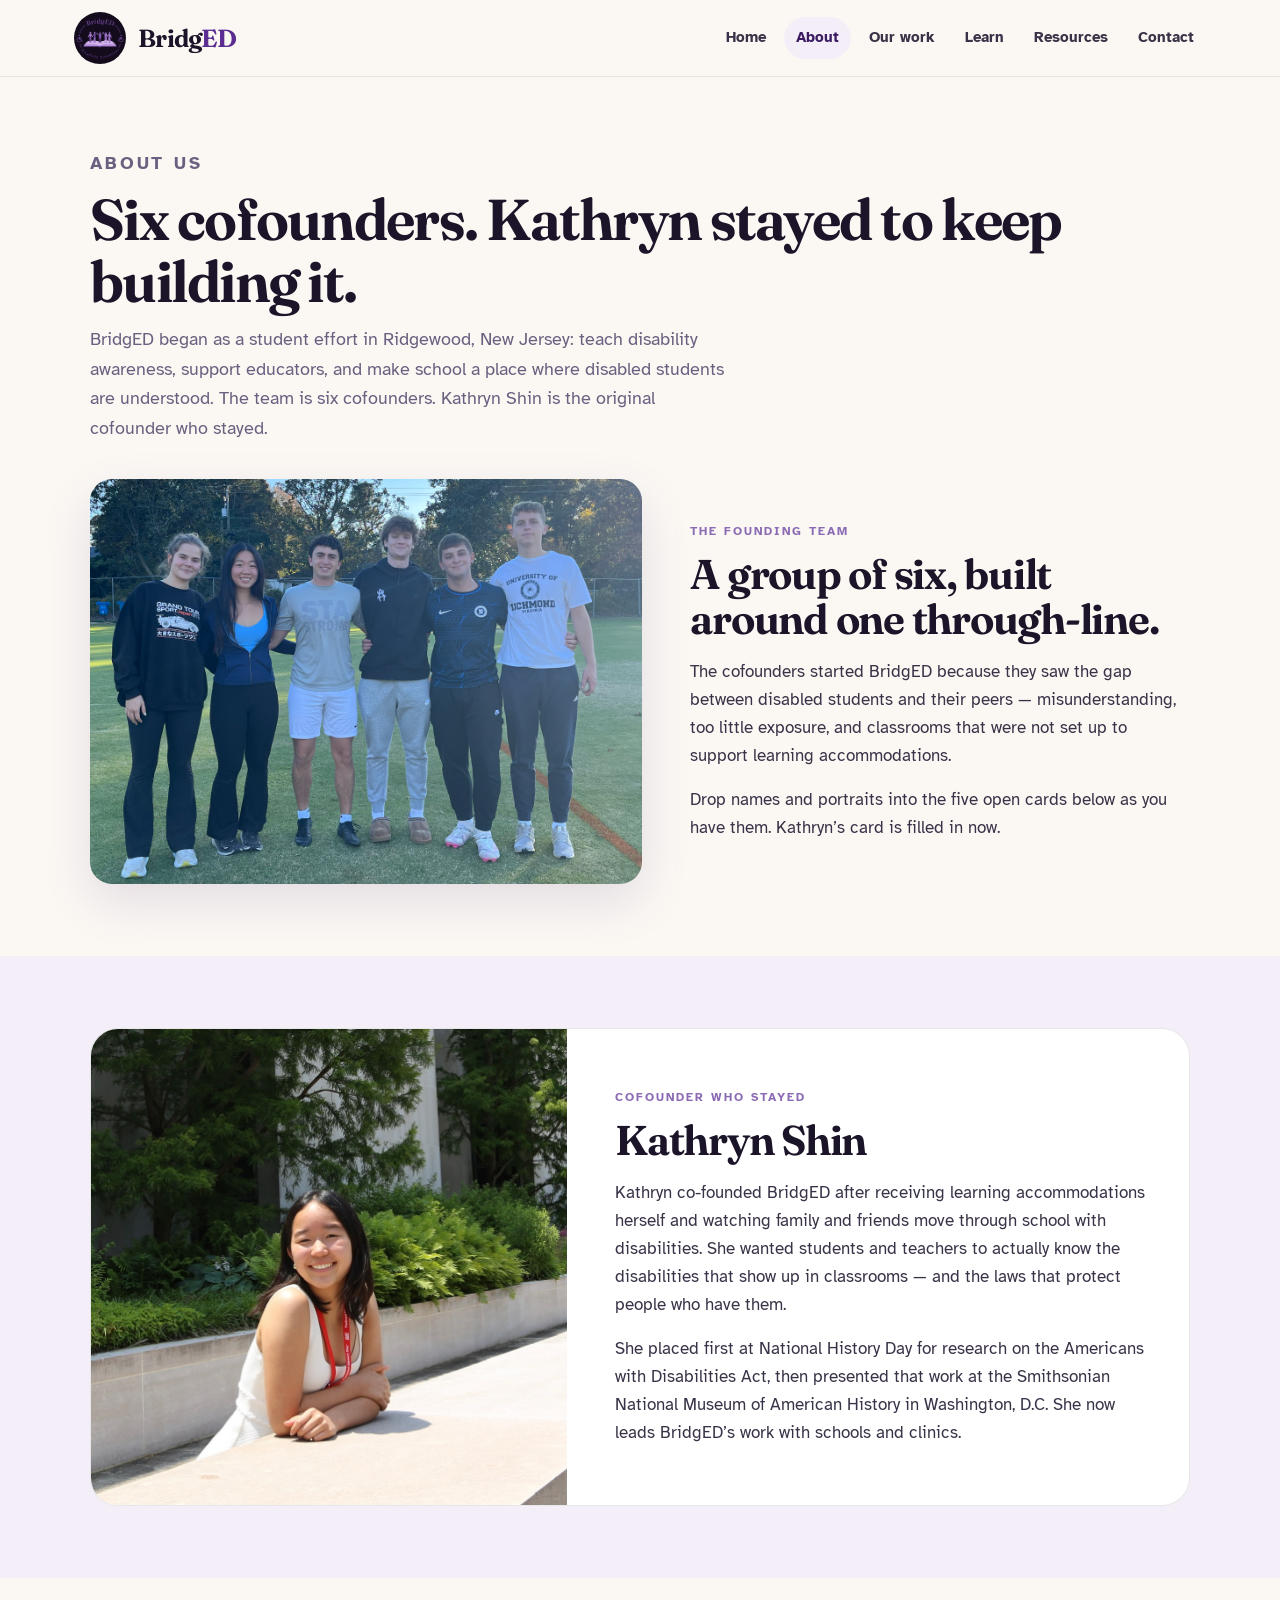
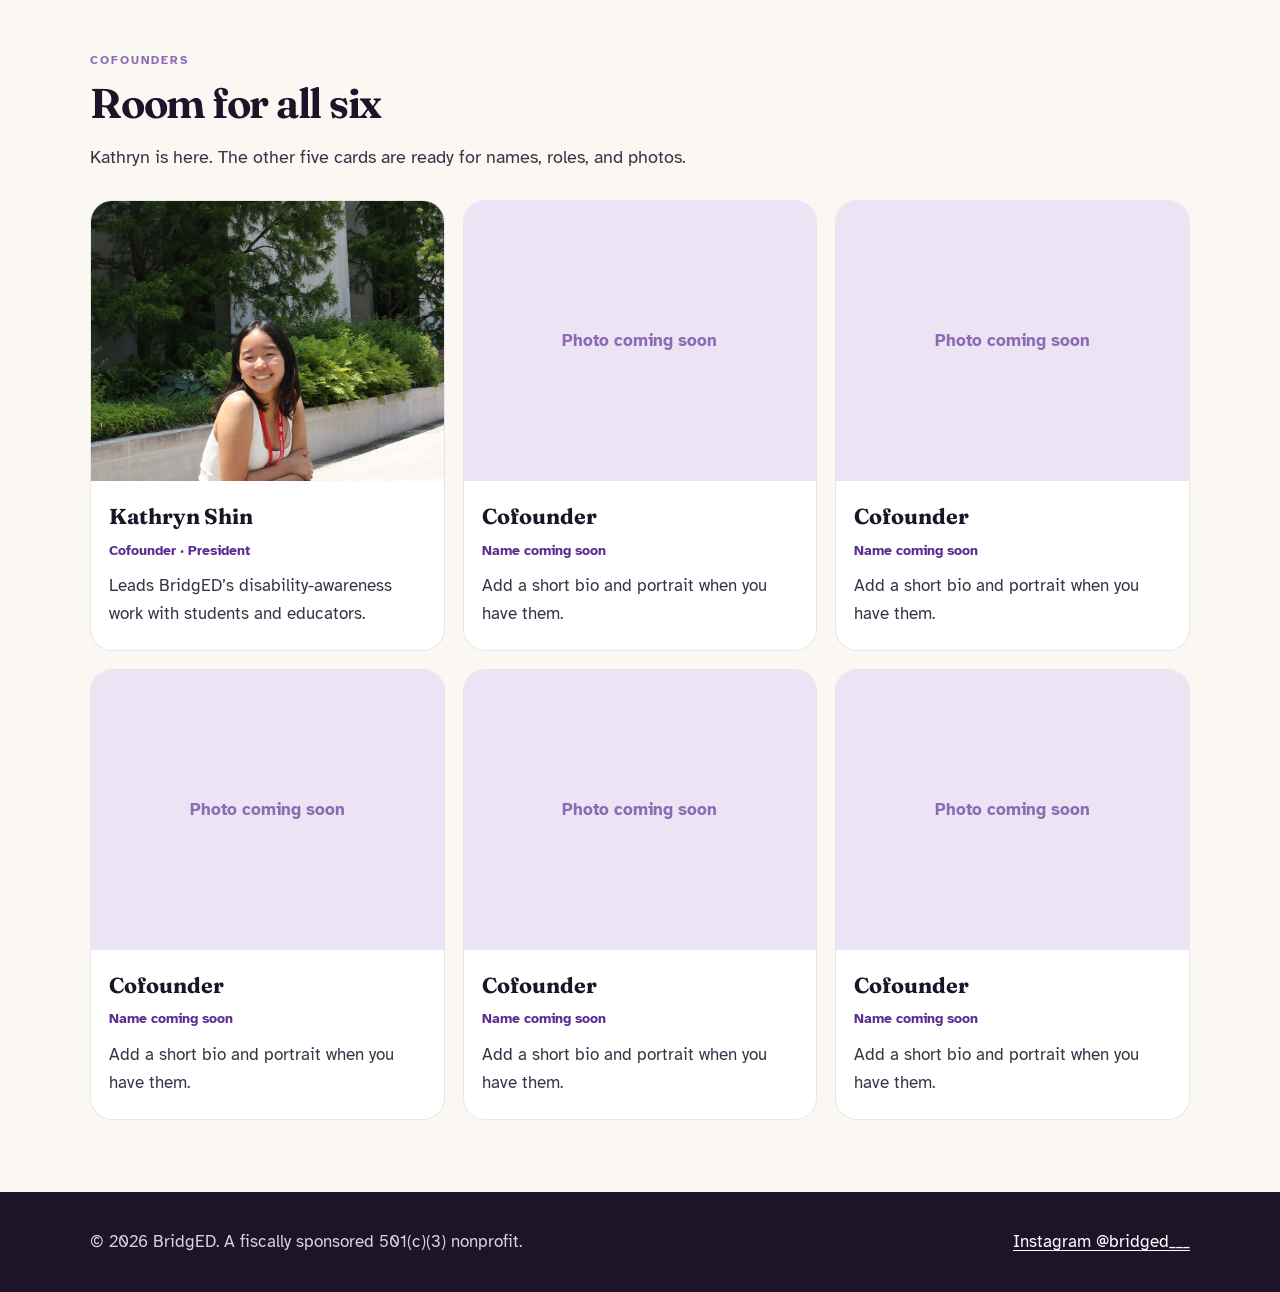
==== commit e0f098a7: "Use Kathryn's outdoor portrait on the cofounder card" ====
--- a/about.html
+++ b/about.html
@@ -73,7 +73,7 @@
         <p class="lede">Kathryn is here. The other five cards are ready for names, roles, and photos.</p>
         <div class="people" style="margin-top: 28px;">
           <article class="person">
-            <img src="images/kat.png" alt="Kathryn Shin" />
+            <img src="images/kat.jpg" alt="Kathryn Shin" />
             <div class="person-body">
               <h3>Kathryn Shin</h3>
               <p class="role">Cofounder · President</p>
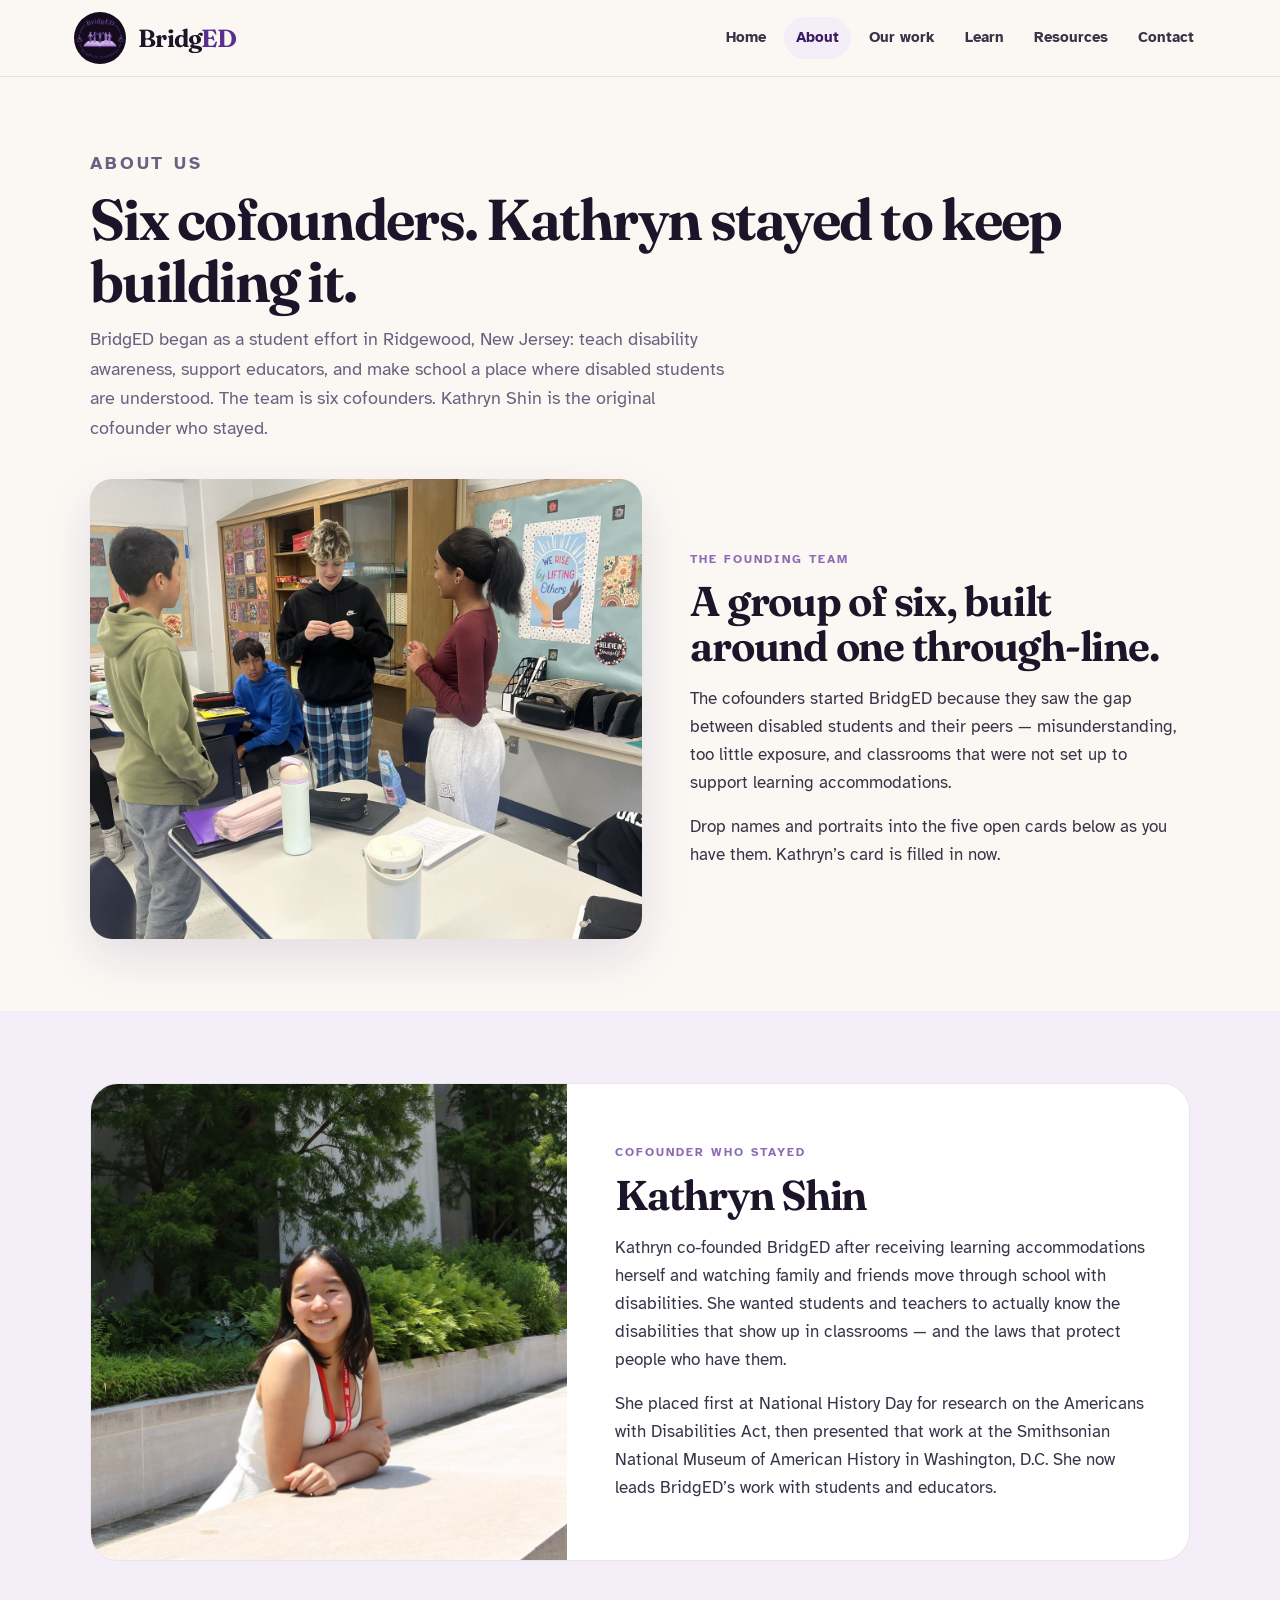
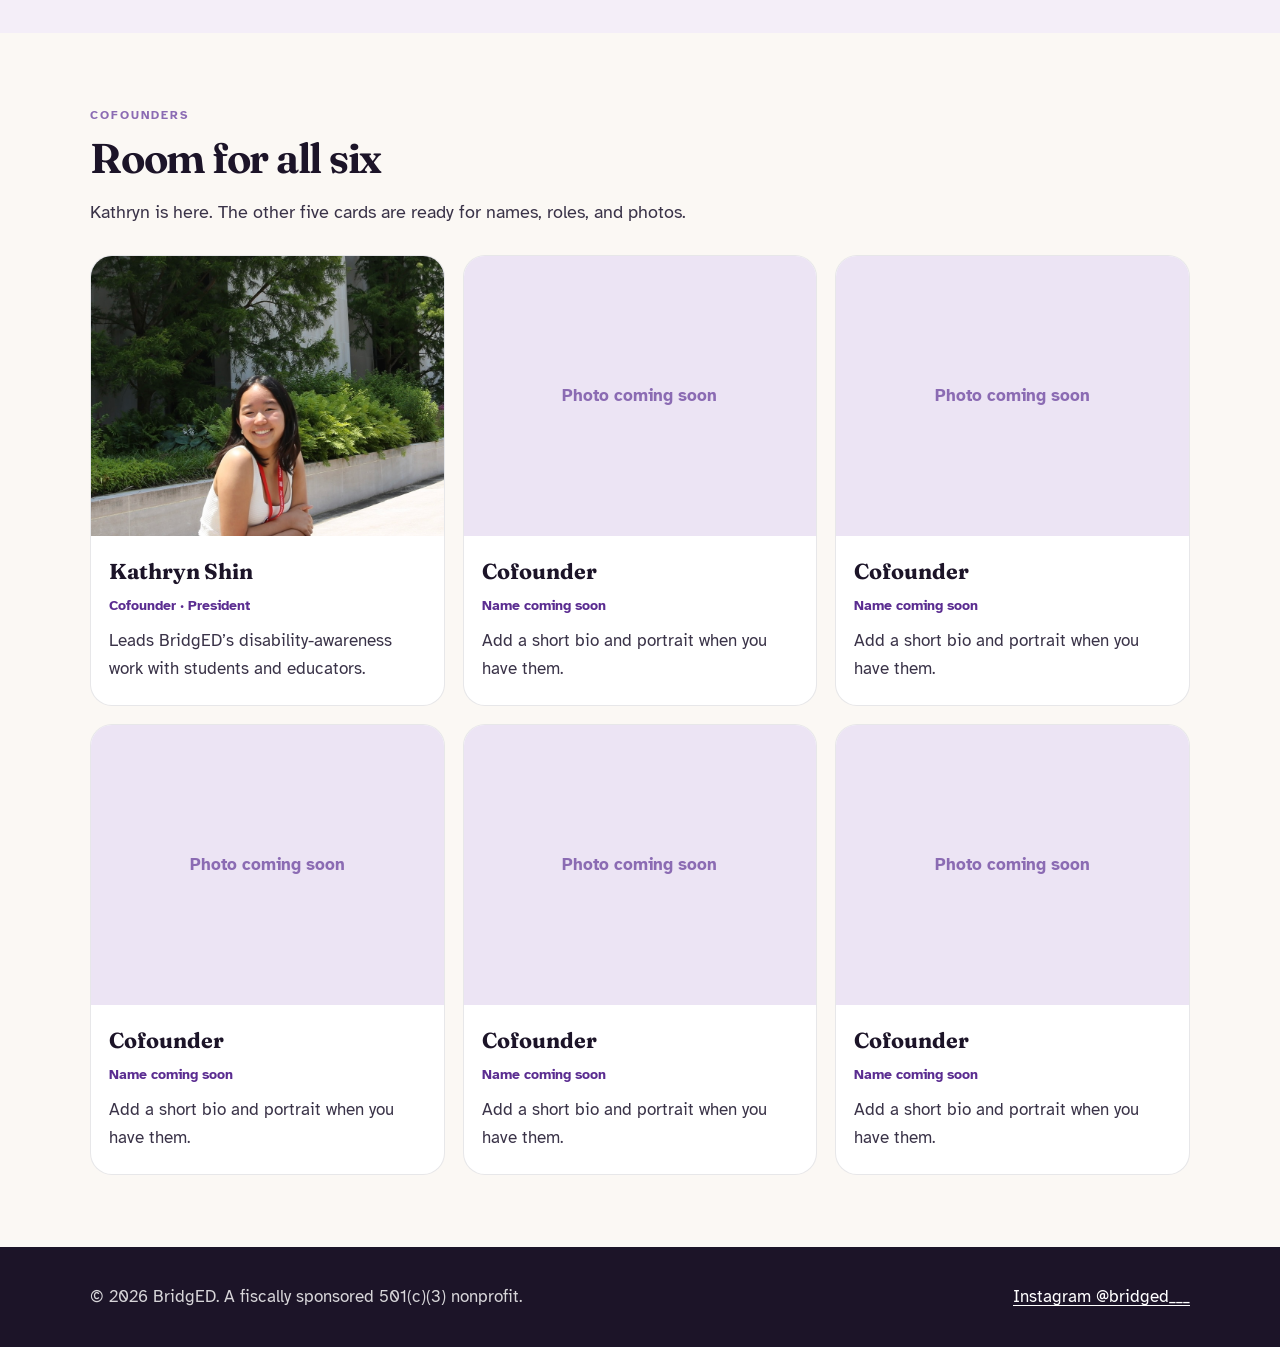
==== commit 608c6d60: "Use only BridgED workshop photos and original site facts Remove Kickin It sports copy, soccer images" ====
--- a/about.html
+++ b/about.html
@@ -42,7 +42,7 @@
 
     <section class="section" style="padding-top: 0;">
       <div class="container split">
-        <img src="images/team-photo.png" alt="The six BridgED cofounders standing together on a grassy field" />
+        <img src="images/work-classroom-group.jpg" alt="BridgED students working together in a classroom" />
         <div class="prose">
           <p class="section-kicker">The founding team</p>
           <h2 class="section-title">A group of six, built around one through-line.</h2>
@@ -60,7 +60,7 @@
             <p class="section-kicker">Cofounder who stayed</p>
             <h2 class="section-title">Kathryn Shin</h2>
             <p>Kathryn co-founded BridgED after receiving learning accommodations herself and watching family and friends move through school with disabilities. She wanted students and teachers to actually know the disabilities that show up in classrooms — and the laws that protect people who have them.</p>
-            <p>She placed first at National History Day for research on the Americans with Disabilities Act, then presented that work at the Smithsonian National Museum of American History in Washington, D.C. She now leads BridgED’s work with schools and clinics.</p>
+            <p>She placed first at National History Day for research on the Americans with Disabilities Act, then presented that work at the Smithsonian National Museum of American History in Washington, D.C. She now leads BridgED’s work with students and educators.</p>
           </div>
         </article>
       </div>
--- a/style.css
+++ b/style.css
@@ -178,8 +178,8 @@
   place-items: end stretch;
   color: var(--white);
   background:
-    linear-gradient(180deg, rgba(28, 20, 40, 0.15), rgba(28, 20, 40, 0.72)),
-    url("images/hero-cover.png") center 40% / cover no-repeat;
+    linear-gradient(180deg, rgba(28, 20, 40, 0.2), rgba(28, 20, 40, 0.78)),
+    url("images/work-capitol-crawl.jpg") center 35% / cover no-repeat;
 }
 
 .hero-inner {
@@ -390,8 +390,9 @@
 
 .gallery img {
   width: 100%;
-  height: 240px;
+  height: 280px;
   object-fit: cover;
+  object-position: center 30%;
 }
 
 .gallery figcaption,
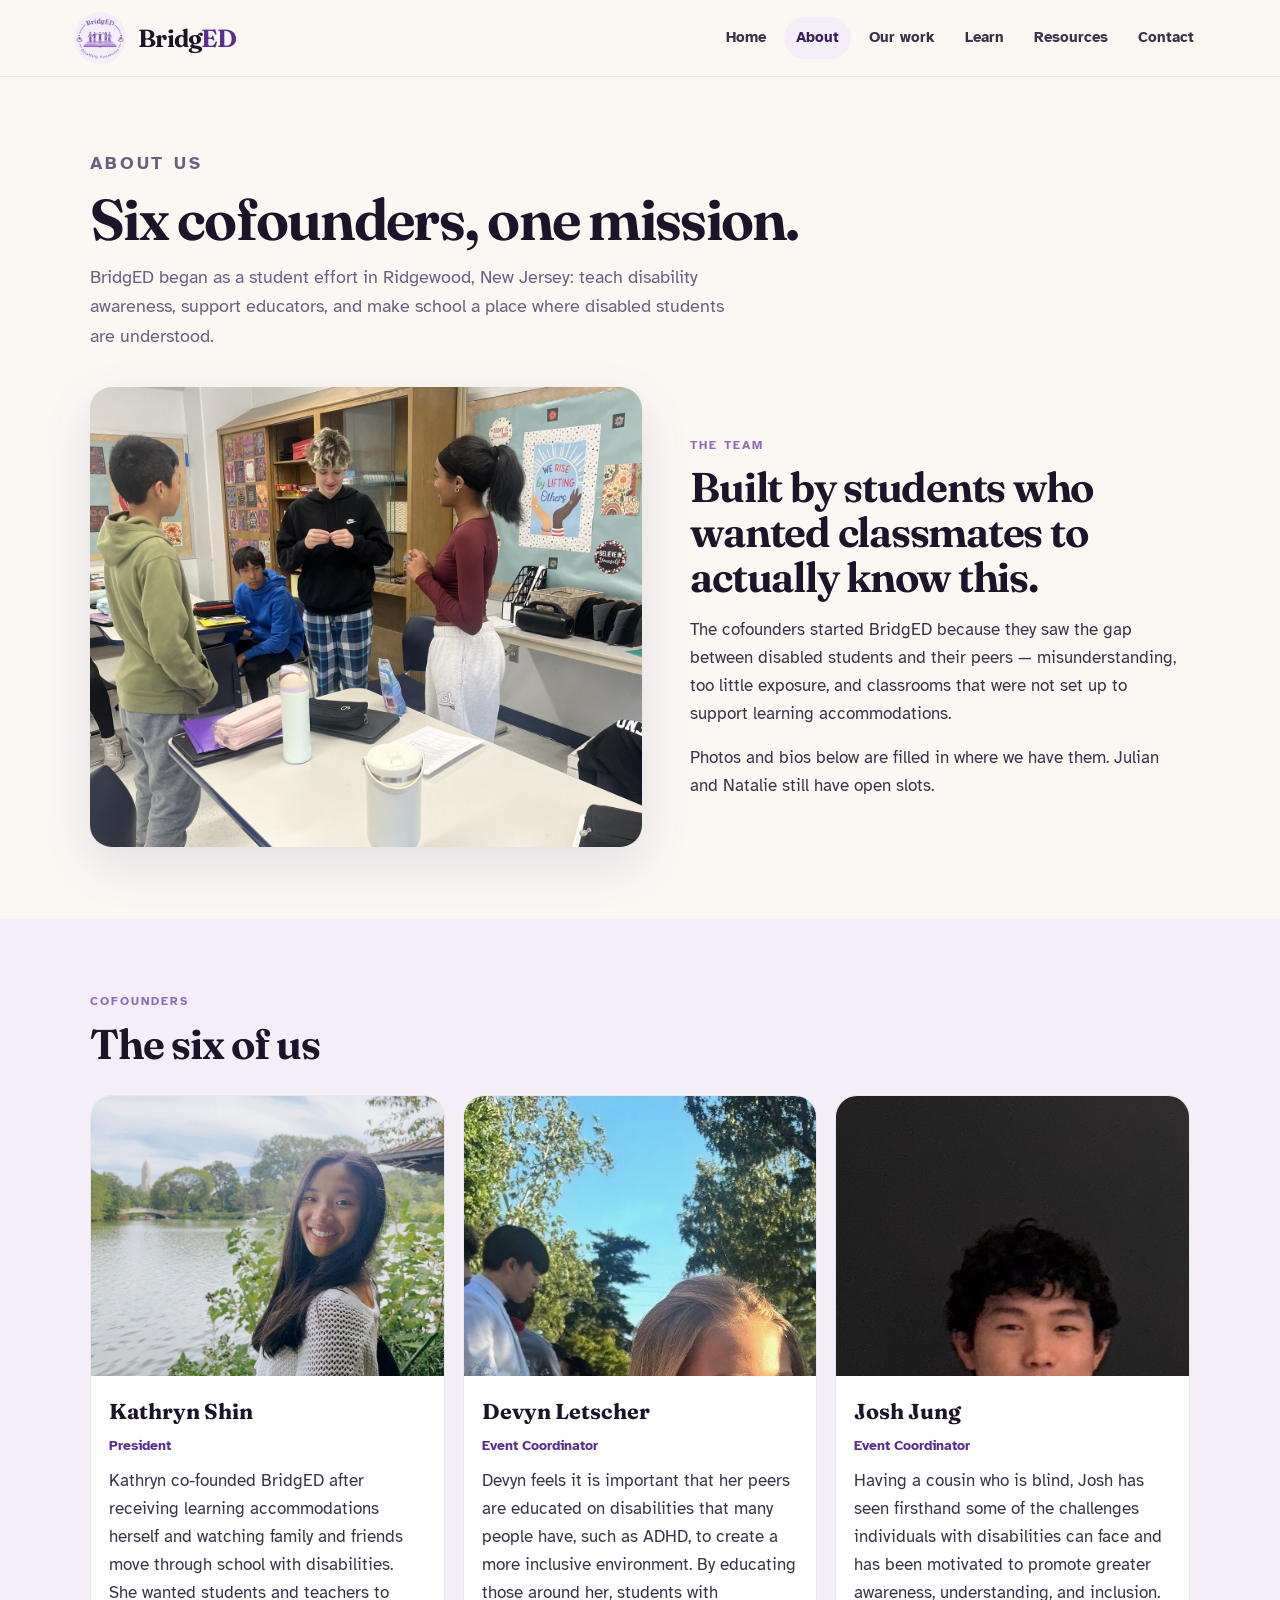
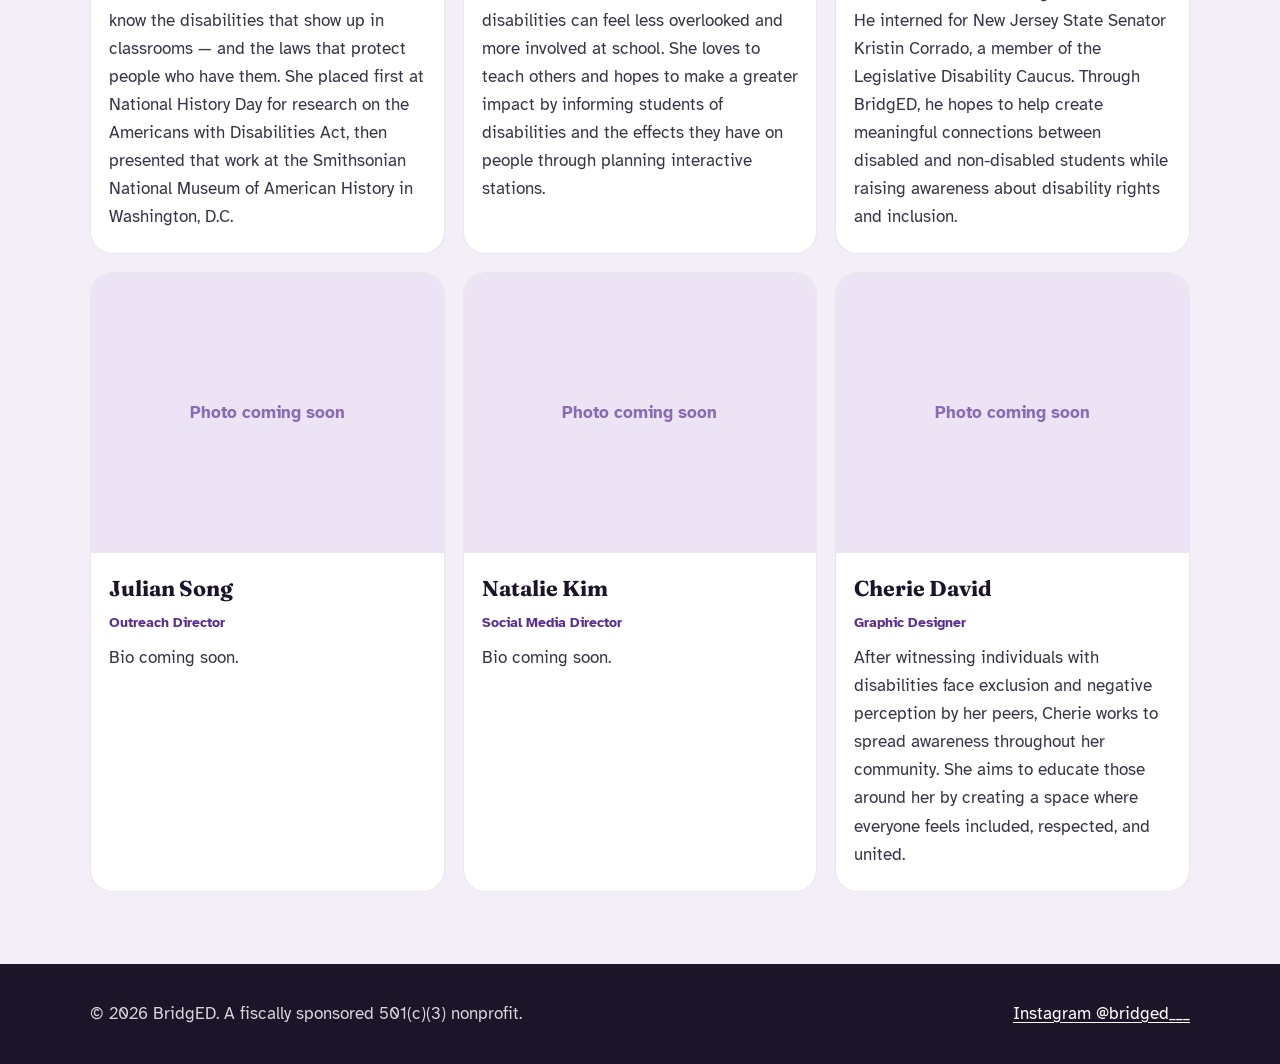
==== commit 74f05819: "Equal cofounder cards and a light-purple logo List all six cofounders in one grid with titles, fill " ====
--- a/about.html
+++ b/about.html
@@ -35,8 +35,8 @@
     <section class="page-hero">
       <div class="container">
         <p class="section-kicker">About us</p>
-        <h1>Six cofounders. Kathryn stayed to keep building it.</h1>
-        <p>BridgED began as a student effort in Ridgewood, New Jersey: teach disability awareness, support educators, and make school a place where disabled students are understood. The team is six cofounders. Kathryn Shin is the original cofounder who stayed.</p>
+        <h1>Six cofounders, one mission.</h1>
+        <p>BridgED began as a student effort in Ridgewood, New Jersey: teach disability awareness, support educators, and make school a place where disabled students are understood.</p>
       </div>
     </section>
 
@@ -44,80 +44,65 @@
       <div class="container split">
         <img src="images/work-classroom-group.jpg" alt="BridgED students working together in a classroom" />
         <div class="prose">
-          <p class="section-kicker">The founding team</p>
-          <h2 class="section-title">A group of six, built around one through-line.</h2>
+          <p class="section-kicker">The team</p>
+          <h2 class="section-title">Built by students who wanted classmates to actually know this.</h2>
           <p>The cofounders started BridgED because they saw the gap between disabled students and their peers — misunderstanding, too little exposure, and classrooms that were not set up to support learning accommodations.</p>
-          <p>Drop names and portraits into the five open cards below as you have them. Kathryn’s card is filled in now.</p>
+          <p>Photos and bios below are filled in where we have them. Julian and Natalie still have open slots.</p>
         </div>
       </div>
     </section>
 
     <section class="section band">
       <div class="container">
-        <article class="feature-person">
-          <img src="images/kat.jpg" alt="Kathryn Shin, cofounder of BridgED" />
-          <div class="feature-copy prose">
-            <p class="section-kicker">Cofounder who stayed</p>
-            <h2 class="section-title">Kathryn Shin</h2>
-            <p>Kathryn co-founded BridgED after receiving learning accommodations herself and watching family and friends move through school with disabilities. She wanted students and teachers to actually know the disabilities that show up in classrooms — and the laws that protect people who have them.</p>
-            <p>She placed first at National History Day for research on the Americans with Disabilities Act, then presented that work at the Smithsonian National Museum of American History in Washington, D.C. She now leads BridgED’s work with students and educators.</p>
-          </div>
-        </article>
-      </div>
-    </section>
-
-    <section class="section">
-      <div class="container">
         <p class="section-kicker">Cofounders</p>
-        <h2 class="section-title">Room for all six</h2>
-        <p class="lede">Kathryn is here. The other five cards are ready for names, roles, and photos.</p>
+        <h2 class="section-title">The six of us</h2>
         <div class="people" style="margin-top: 28px;">
           <article class="person">
-            <img src="images/kat.jpg" alt="Kathryn Shin" />
+            <img src="images/team-kathryn-shin.jpg" alt="Kathryn Shin" />
             <div class="person-body">
               <h3>Kathryn Shin</h3>
-              <p class="role">Cofounder · President</p>
-              <p>Leads BridgED’s disability-awareness work with students and educators.</p>
+              <p class="role">President</p>
+              <p>Kathryn co-founded BridgED after receiving learning accommodations herself and watching family and friends move through school with disabilities. She wanted students and teachers to know the disabilities that show up in classrooms — and the laws that protect people who have them. She placed first at National History Day for research on the Americans with Disabilities Act, then presented that work at the Smithsonian National Museum of American History in Washington, D.C.</p>
+            </div>
+          </article>
+          <article class="person">
+            <img src="images/team-devyn-letscher.jpg" alt="Devyn Letscher" />
+            <div class="person-body">
+              <h3>Devyn Letscher</h3>
+              <p class="role">Event Coordinator</p>
+              <p>Devyn feels it is important that her peers are educated on disabilities that many people have, such as ADHD, to create a more inclusive environment. By educating those around her, students with disabilities can feel less overlooked and more involved at school. She loves to teach others and hopes to make a greater impact by informing students of disabilities and the effects they have on people through planning interactive stations.</p>
+            </div>
+          </article>
+          <article class="person">
+            <img src="images/team-josh-jung.jpg" alt="Josh Jung" />
+            <div class="person-body">
+              <h3>Josh Jung</h3>
+              <p class="role">Event Coordinator</p>
+              <p>Having a cousin who is blind, Josh has seen firsthand some of the challenges individuals with disabilities can face and has been motivated to promote greater awareness, understanding, and inclusion. He interned for New Jersey State Senator Kristin Corrado, a member of the Legislative Disability Caucus. Through BridgED, he hopes to help create meaningful connections between disabled and non-disabled students while raising awareness about disability rights and inclusion.</p>
             </div>
           </article>
           <article class="person">
             <div class="person-placeholder">Photo coming soon</div>
             <div class="person-body">
-              <h3>Cofounder</h3>
-              <p class="role">Name coming soon</p>
-              <p>Add a short bio and portrait when you have them.</p>
+              <h3>Julian Song</h3>
+              <p class="role">Outreach Director</p>
+              <p>Bio coming soon.</p>
             </div>
           </article>
           <article class="person">
             <div class="person-placeholder">Photo coming soon</div>
             <div class="person-body">
-              <h3>Cofounder</h3>
-              <p class="role">Name coming soon</p>
-              <p>Add a short bio and portrait when you have them.</p>
+              <h3>Natalie Kim</h3>
+              <p class="role">Social Media Director</p>
+              <p>Bio coming soon.</p>
             </div>
           </article>
           <article class="person">
             <div class="person-placeholder">Photo coming soon</div>
             <div class="person-body">
-              <h3>Cofounder</h3>
-              <p class="role">Name coming soon</p>
-              <p>Add a short bio and portrait when you have them.</p>
-            </div>
-          </article>
-          <article class="person">
-            <div class="person-placeholder">Photo coming soon</div>
-            <div class="person-body">
-              <h3>Cofounder</h3>
-              <p class="role">Name coming soon</p>
-              <p>Add a short bio and portrait when you have them.</p>
-            </div>
-          </article>
-          <article class="person">
-            <div class="person-placeholder">Photo coming soon</div>
-            <div class="person-body">
-              <h3>Cofounder</h3>
-              <p class="role">Name coming soon</p>
-              <p>Add a short bio and portrait when you have them.</p>
+              <h3>Cherie David</h3>
+              <p class="role">Graphic Designer</p>
+              <p>After witnessing individuals with disabilities face exclusion and negative perception by her peers, Cherie works to spread awareness throughout her community. She aims to educate those around her by creating a space where everyone feels included, respected, and united.</p>
             </div>
           </article>
         </div>
--- a/style.css
+++ b/style.css
@@ -109,7 +109,7 @@
   height: 52px;
   object-fit: cover;
   border-radius: 50%;
-  background: #140c1c;
+  background: #f4eef8;
   flex-shrink: 0;
 }
 
@@ -575,7 +575,7 @@
 
 .contact-grid {
   display: grid;
-  grid-template-columns: 1.1fr 0.9fr;
+  grid-template-columns: repeat(3, 1fr);
   gap: 24px;
 }
 
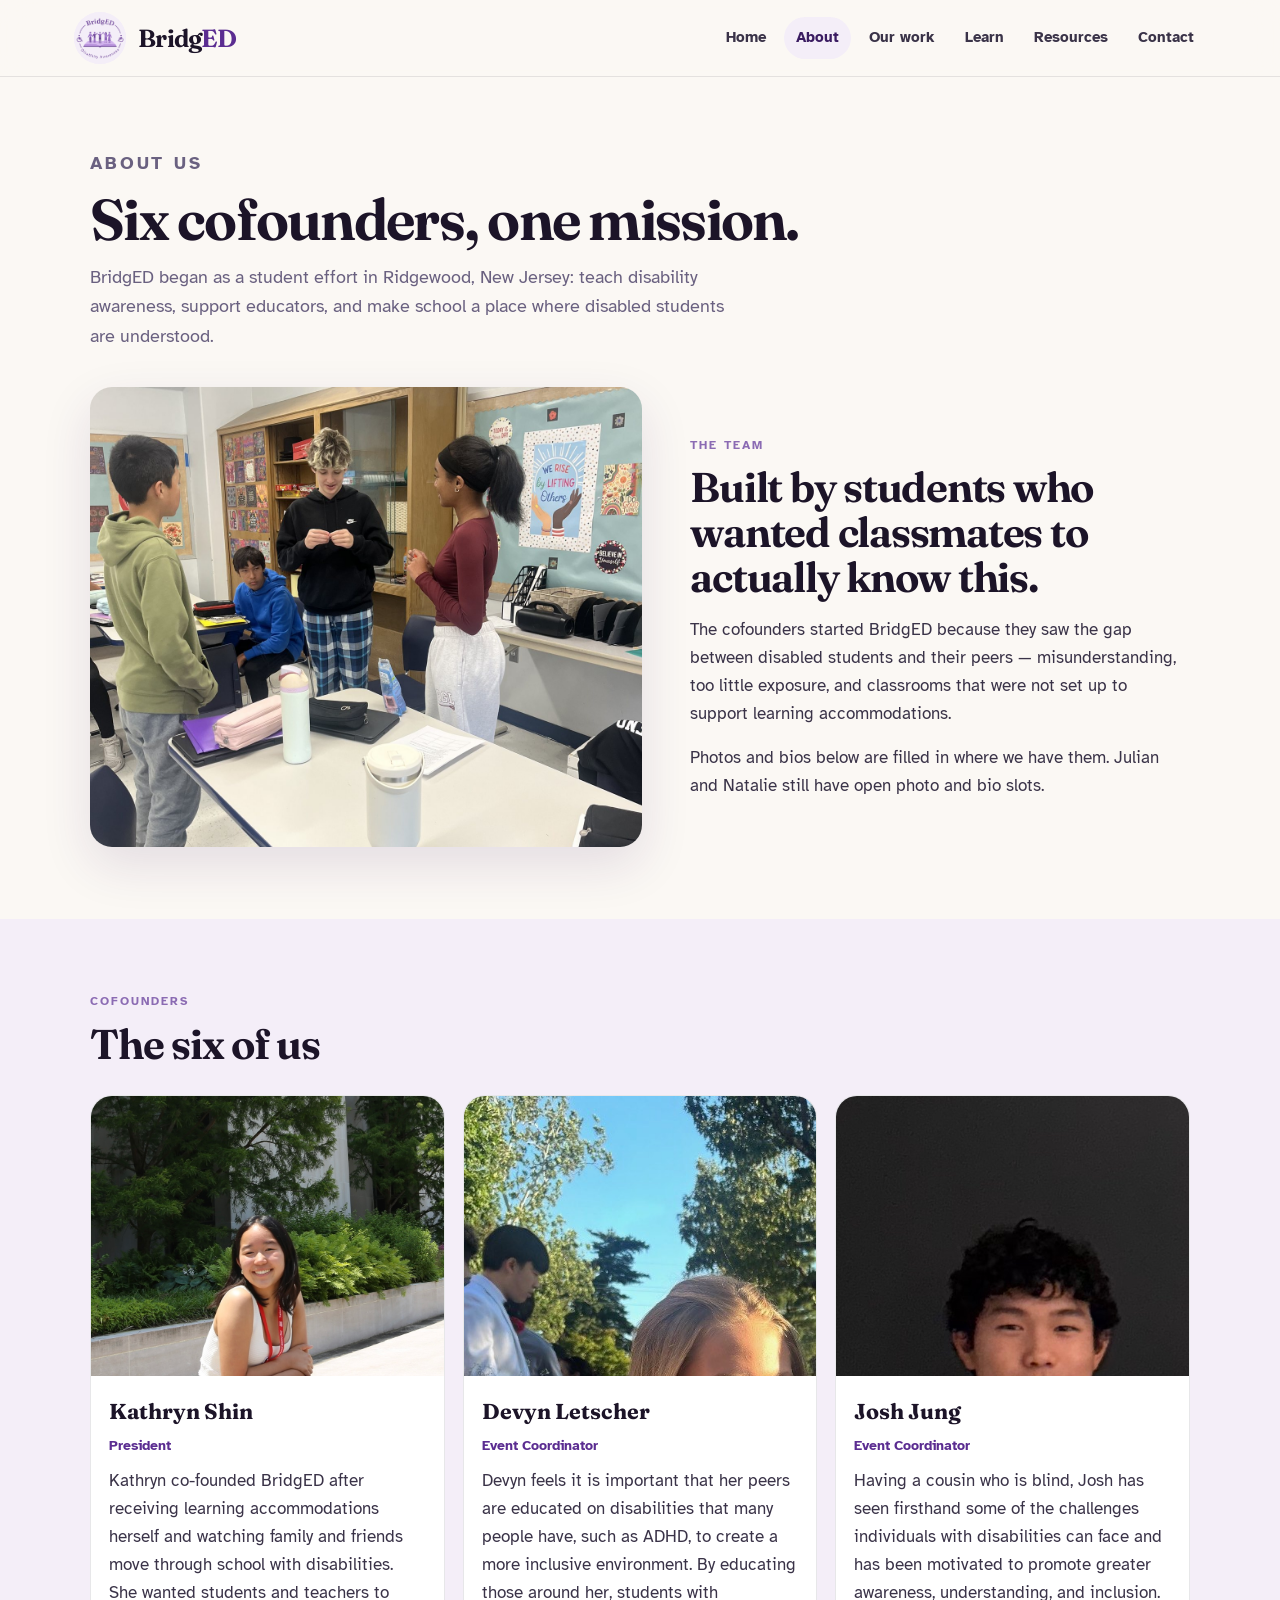
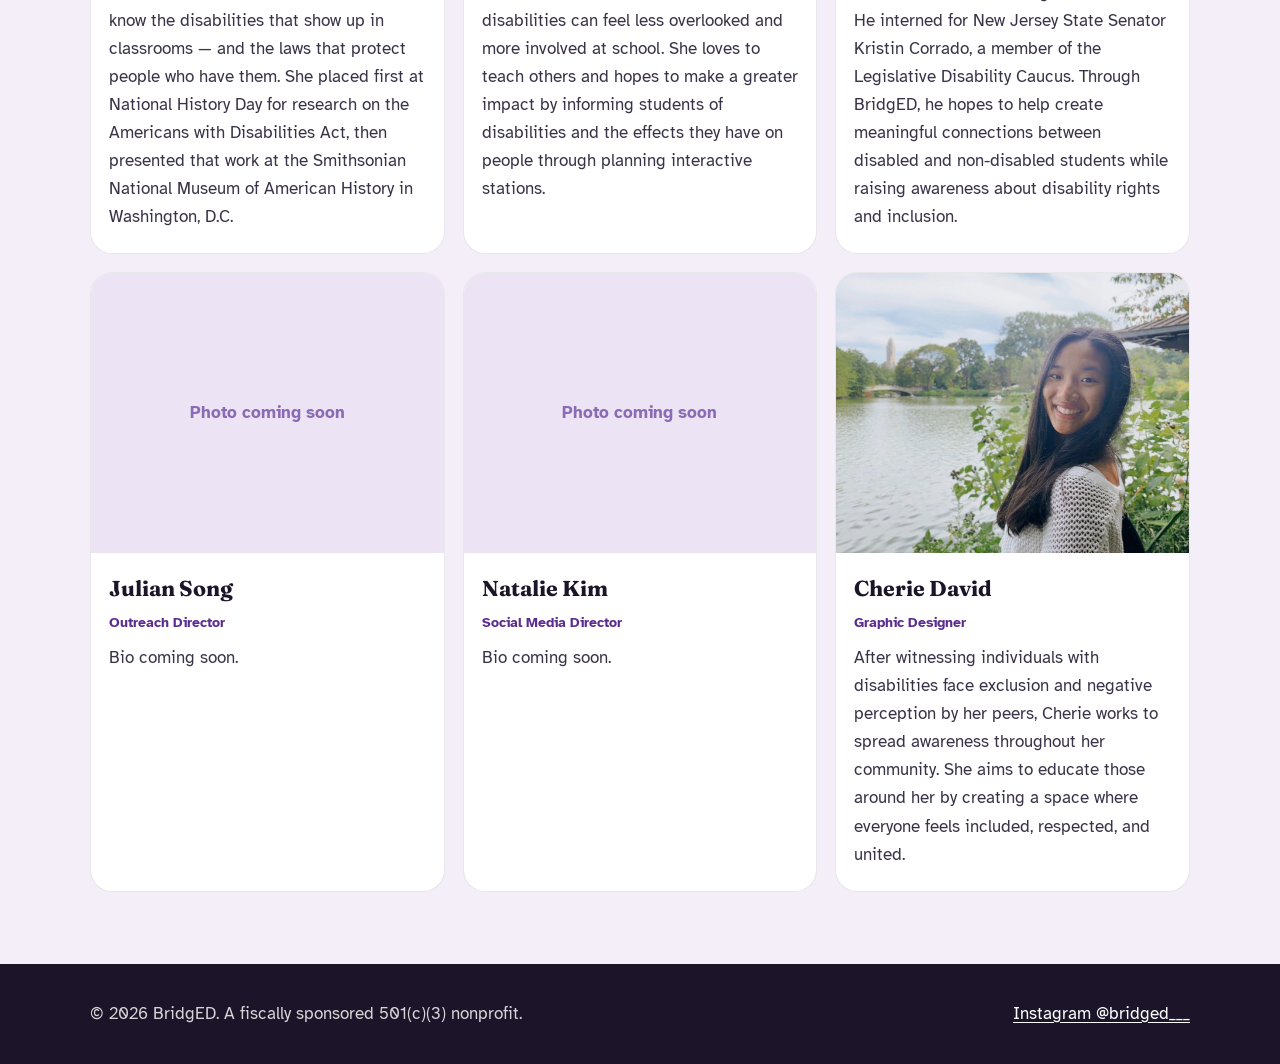
==== commit 6af21a6a: "Fix cofounder photos: Kathryn first, Cherie gets the park portrait Use Kathryn’s earlier photo on th" ====
--- a/about.html
+++ b/about.html
@@ -47,7 +47,7 @@
           <p class="section-kicker">The team</p>
           <h2 class="section-title">Built by students who wanted classmates to actually know this.</h2>
           <p>The cofounders started BridgED because they saw the gap between disabled students and their peers — misunderstanding, too little exposure, and classrooms that were not set up to support learning accommodations.</p>
-          <p>Photos and bios below are filled in where we have them. Julian and Natalie still have open slots.</p>
+          <p>Photos and bios below are filled in where we have them. Julian and Natalie still have open photo and bio slots.</p>
         </div>
       </div>
     </section>
@@ -58,7 +58,7 @@
         <h2 class="section-title">The six of us</h2>
         <div class="people" style="margin-top: 28px;">
           <article class="person">
-            <img src="images/team-kathryn-shin.jpg" alt="Kathryn Shin" />
+            <img src="images/kat.jpg" alt="Kathryn Shin" />
             <div class="person-body">
               <h3>Kathryn Shin</h3>
               <p class="role">President</p>
@@ -98,7 +98,7 @@
             </div>
           </article>
           <article class="person">
-            <div class="person-placeholder">Photo coming soon</div>
+            <img src="images/team-cherie-david.jpg" alt="Cherie David" />
             <div class="person-body">
               <h3>Cherie David</h3>
               <p class="role">Graphic Designer</p>
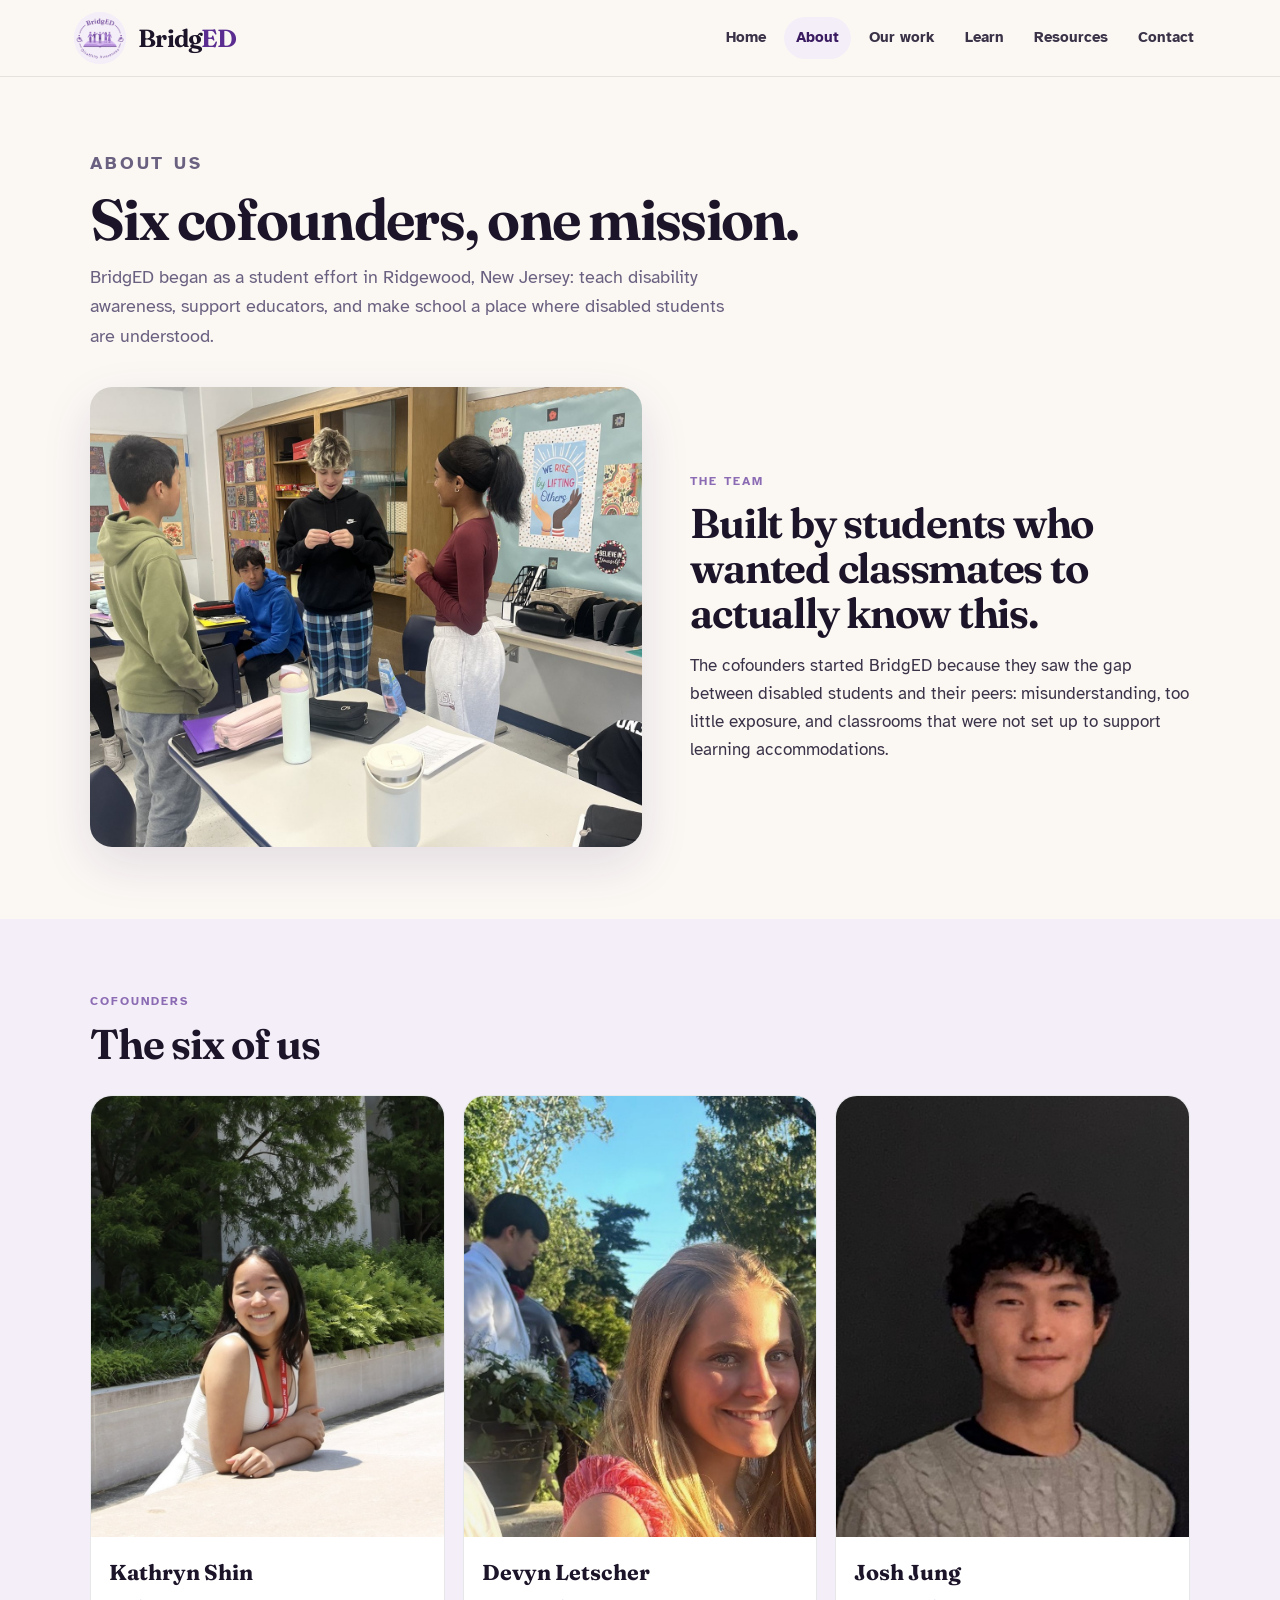
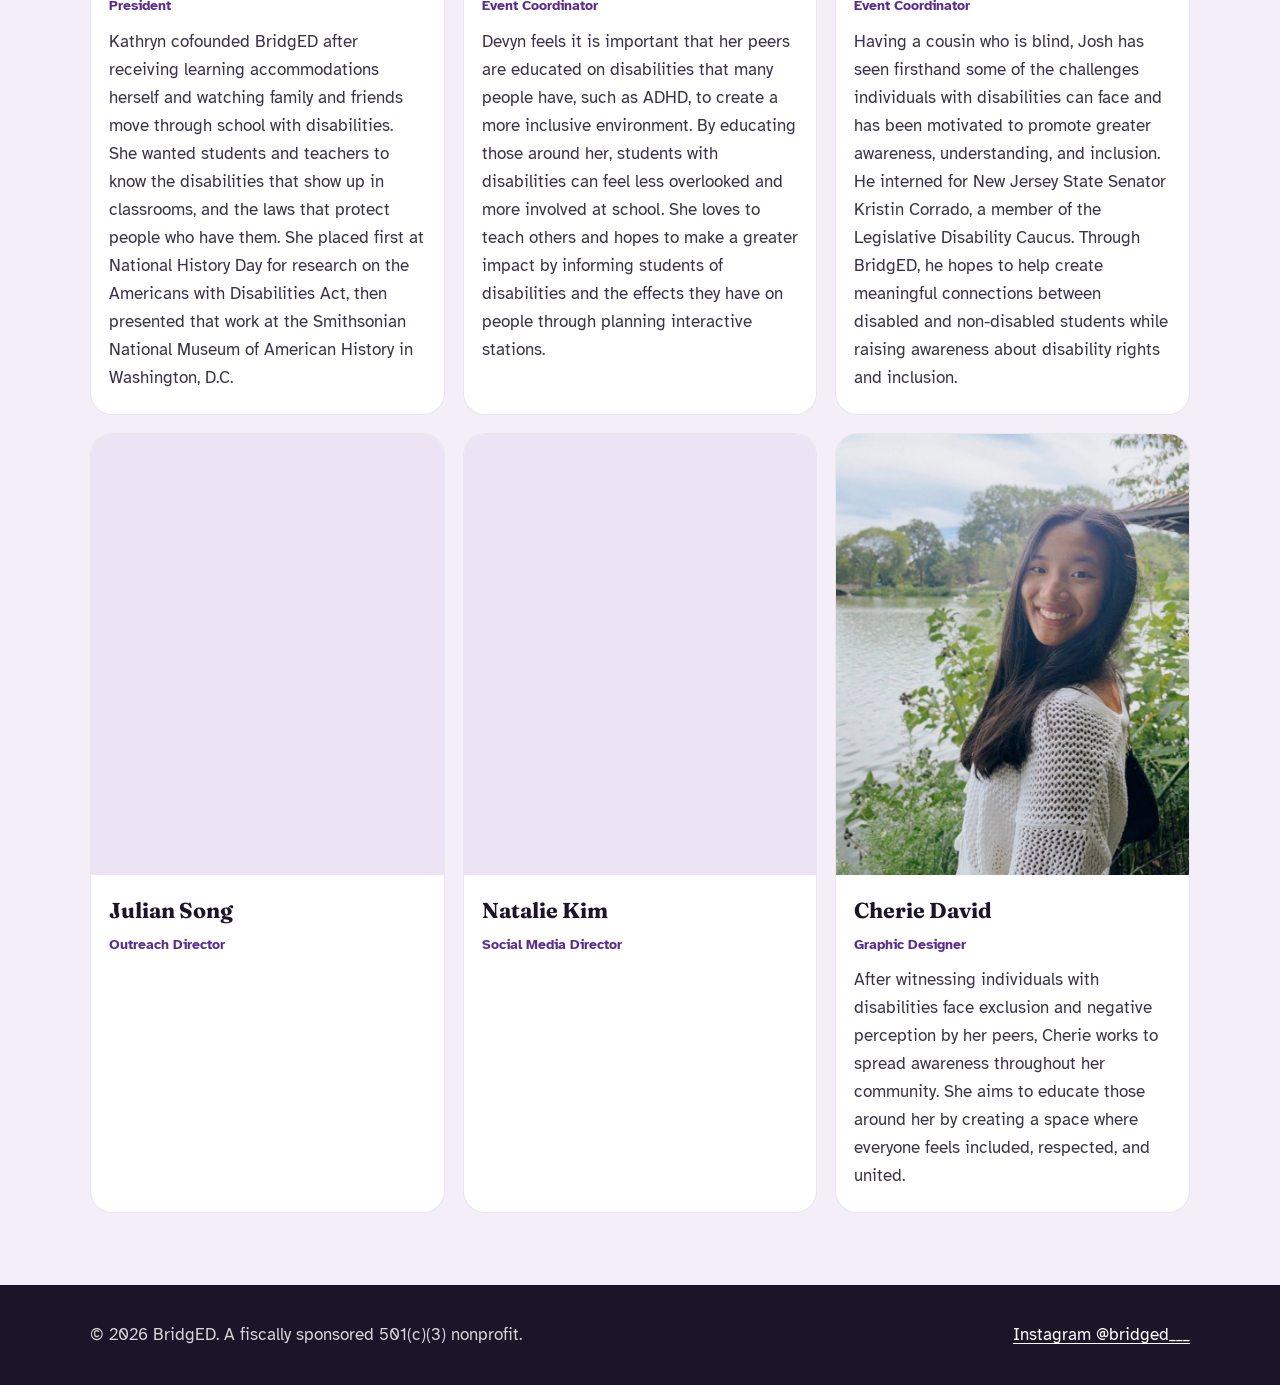
==== commit 40a28714: "Unify bio portraits and split the home banner around the cane photo Crop cofounder photos to one siz" ====
--- a/about.html
+++ b/about.html
@@ -46,8 +46,7 @@
         <div class="prose">
           <p class="section-kicker">The team</p>
           <h2 class="section-title">Built by students who wanted classmates to actually know this.</h2>
-          <p>The cofounders started BridgED because they saw the gap between disabled students and their peers — misunderstanding, too little exposure, and classrooms that were not set up to support learning accommodations.</p>
-          <p>Photos and bios below are filled in where we have them. Julian and Natalie still have open photo and bio slots.</p>
+          <p>The cofounders started BridgED because they saw the gap between disabled students and their peers: misunderstanding, too little exposure, and classrooms that were not set up to support learning accommodations.</p>
         </div>
       </div>
     </section>
@@ -62,7 +61,7 @@
             <div class="person-body">
               <h3>Kathryn Shin</h3>
               <p class="role">President</p>
-              <p>Kathryn co-founded BridgED after receiving learning accommodations herself and watching family and friends move through school with disabilities. She wanted students and teachers to know the disabilities that show up in classrooms — and the laws that protect people who have them. She placed first at National History Day for research on the Americans with Disabilities Act, then presented that work at the Smithsonian National Museum of American History in Washington, D.C.</p>
+              <p>Kathryn cofounded BridgED after receiving learning accommodations herself and watching family and friends move through school with disabilities. She wanted students and teachers to know the disabilities that show up in classrooms, and the laws that protect people who have them. She placed first at National History Day for research on the Americans with Disabilities Act, then presented that work at the Smithsonian National Museum of American History in Washington, D.C.</p>
             </div>
           </article>
           <article class="person">
@@ -82,19 +81,17 @@
             </div>
           </article>
           <article class="person">
-            <div class="person-placeholder">Photo coming soon</div>
+            <div class="person-placeholder" aria-hidden="true"></div>
             <div class="person-body">
               <h3>Julian Song</h3>
               <p class="role">Outreach Director</p>
-              <p>Bio coming soon.</p>
             </div>
           </article>
           <article class="person">
-            <div class="person-placeholder">Photo coming soon</div>
+            <div class="person-placeholder" aria-hidden="true"></div>
             <div class="person-body">
               <h3>Natalie Kim</h3>
               <p class="role">Social Media Director</p>
-              <p>Bio coming soon.</p>
             </div>
           </article>
           <article class="person">
--- a/style.css
+++ b/style.css
@@ -172,20 +172,27 @@
 }
 
 .hero {
-  position: relative;
-  min-height: 72vh;
-  display: grid;
-  place-items: end stretch;
-  color: var(--white);
+  display: grid;
+  grid-template-columns: minmax(0, 1.05fr) minmax(0, 0.95fr);
+  min-height: 640px;
+  background: var(--plum-deep);
+  color: var(--white);
+}
+
+.hero-copy {
+  width: min(560px, 100%);
+  margin-left: auto;
+  padding: 72px 40px 72px 24px;
+  display: flex;
+  flex-direction: column;
+  justify-content: center;
+}
+
+.hero-photo {
+  min-height: 420px;
   background:
-    linear-gradient(180deg, rgba(28, 20, 40, 0.2), rgba(28, 20, 40, 0.78)),
-    url("images/work-capitol-crawl.jpg") center 35% / cover no-repeat;
-}
-
-.hero-inner {
-  width: min(1100px, calc(100% - 40px));
-  margin: 0 auto;
-  padding: 72px 0 56px;
+    linear-gradient(180deg, rgba(28, 20, 40, 0.05), rgba(28, 20, 40, 0.18)),
+    url("images/hero-banner.jpg") center 30% / cover no-repeat;
 }
 
 .eyebrow {
@@ -454,9 +461,10 @@
 .person img,
 .person-placeholder {
   width: 100%;
-  height: 280px;
+  aspect-ratio: 4 / 5;
+  height: auto;
   object-fit: cover;
-  object-position: center top;
+  object-position: center 18%;
   background: #ece4f4;
 }
 
@@ -704,8 +712,19 @@
   }
 
   .hero {
-    min-height: 82vh;
-    background-position: center 30%;
+    grid-template-columns: 1fr;
+    min-height: 0;
+  }
+
+  .hero-copy {
+    width: min(1100px, calc(100% - 40px));
+    margin: 0 auto;
+    padding: 40px 0 48px;
+  }
+
+  .hero-photo {
+    order: -1;
+    min-height: 340px;
   }
 }
 
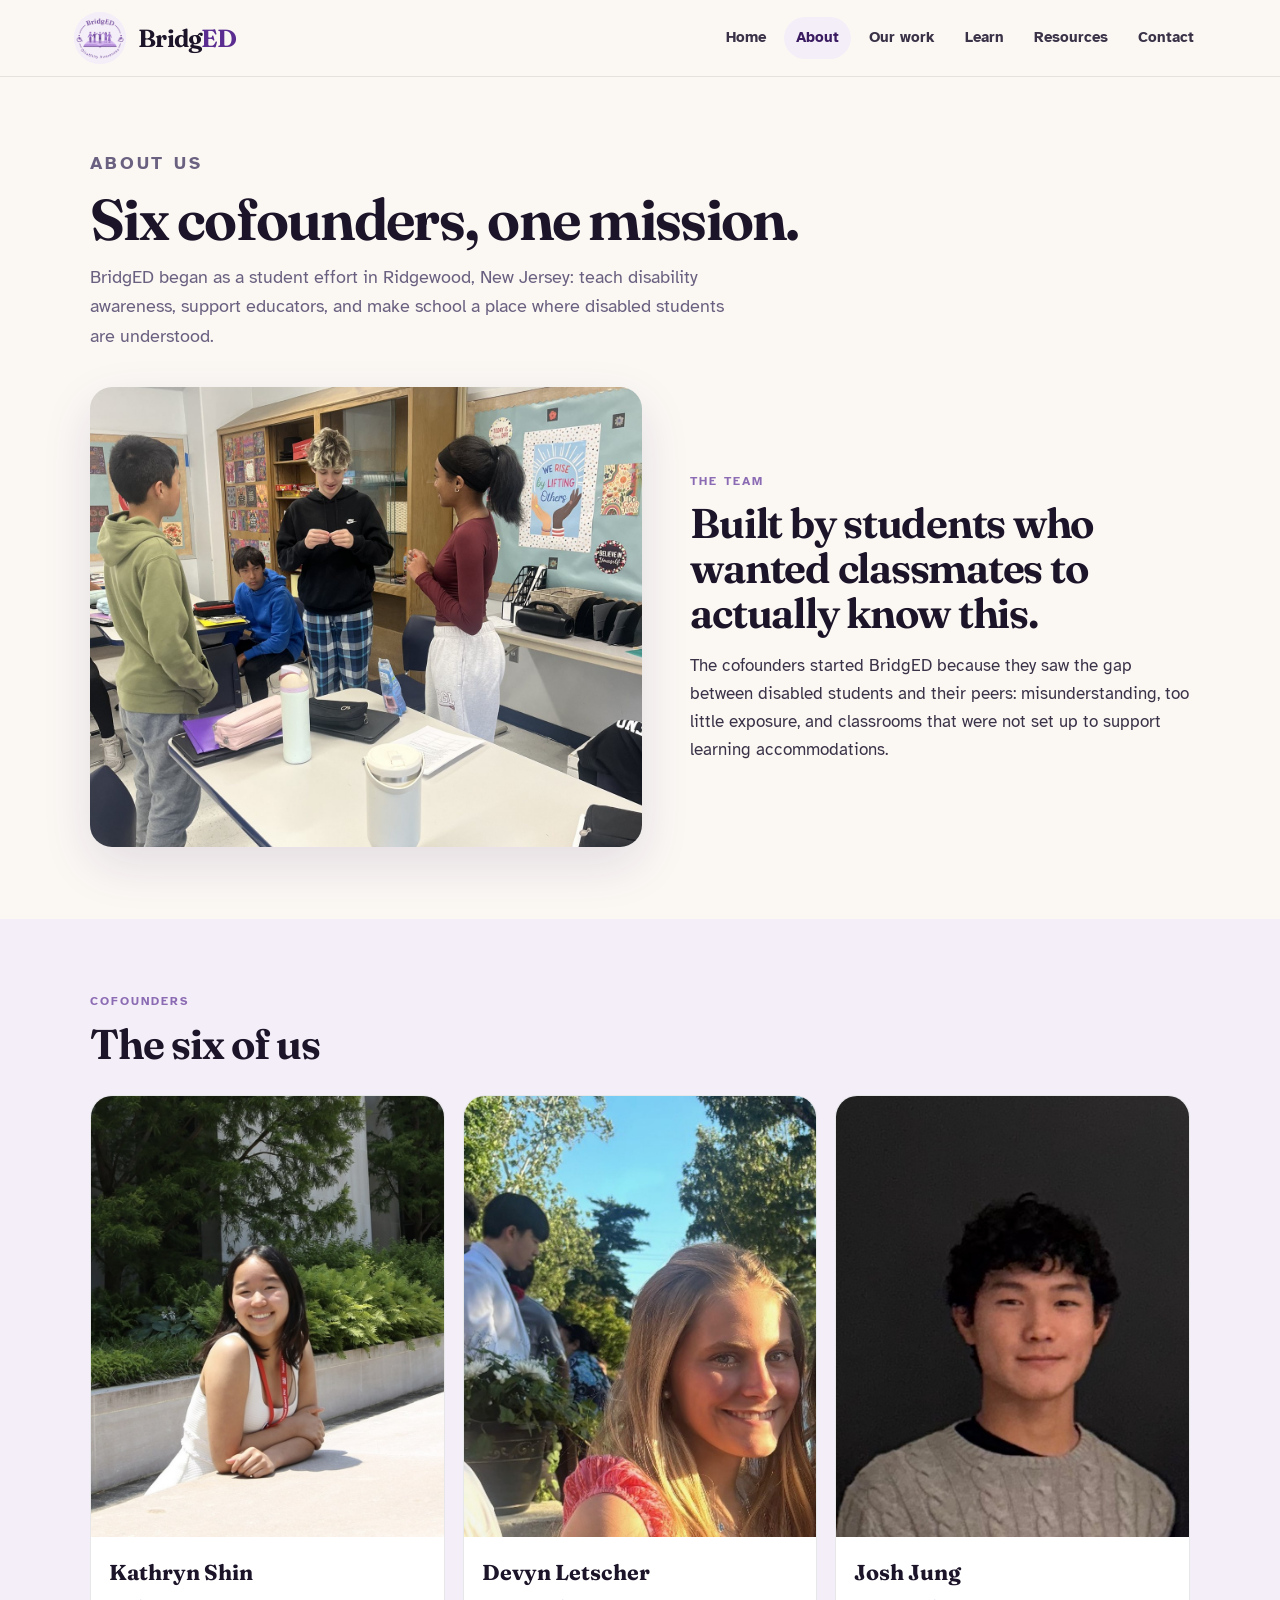
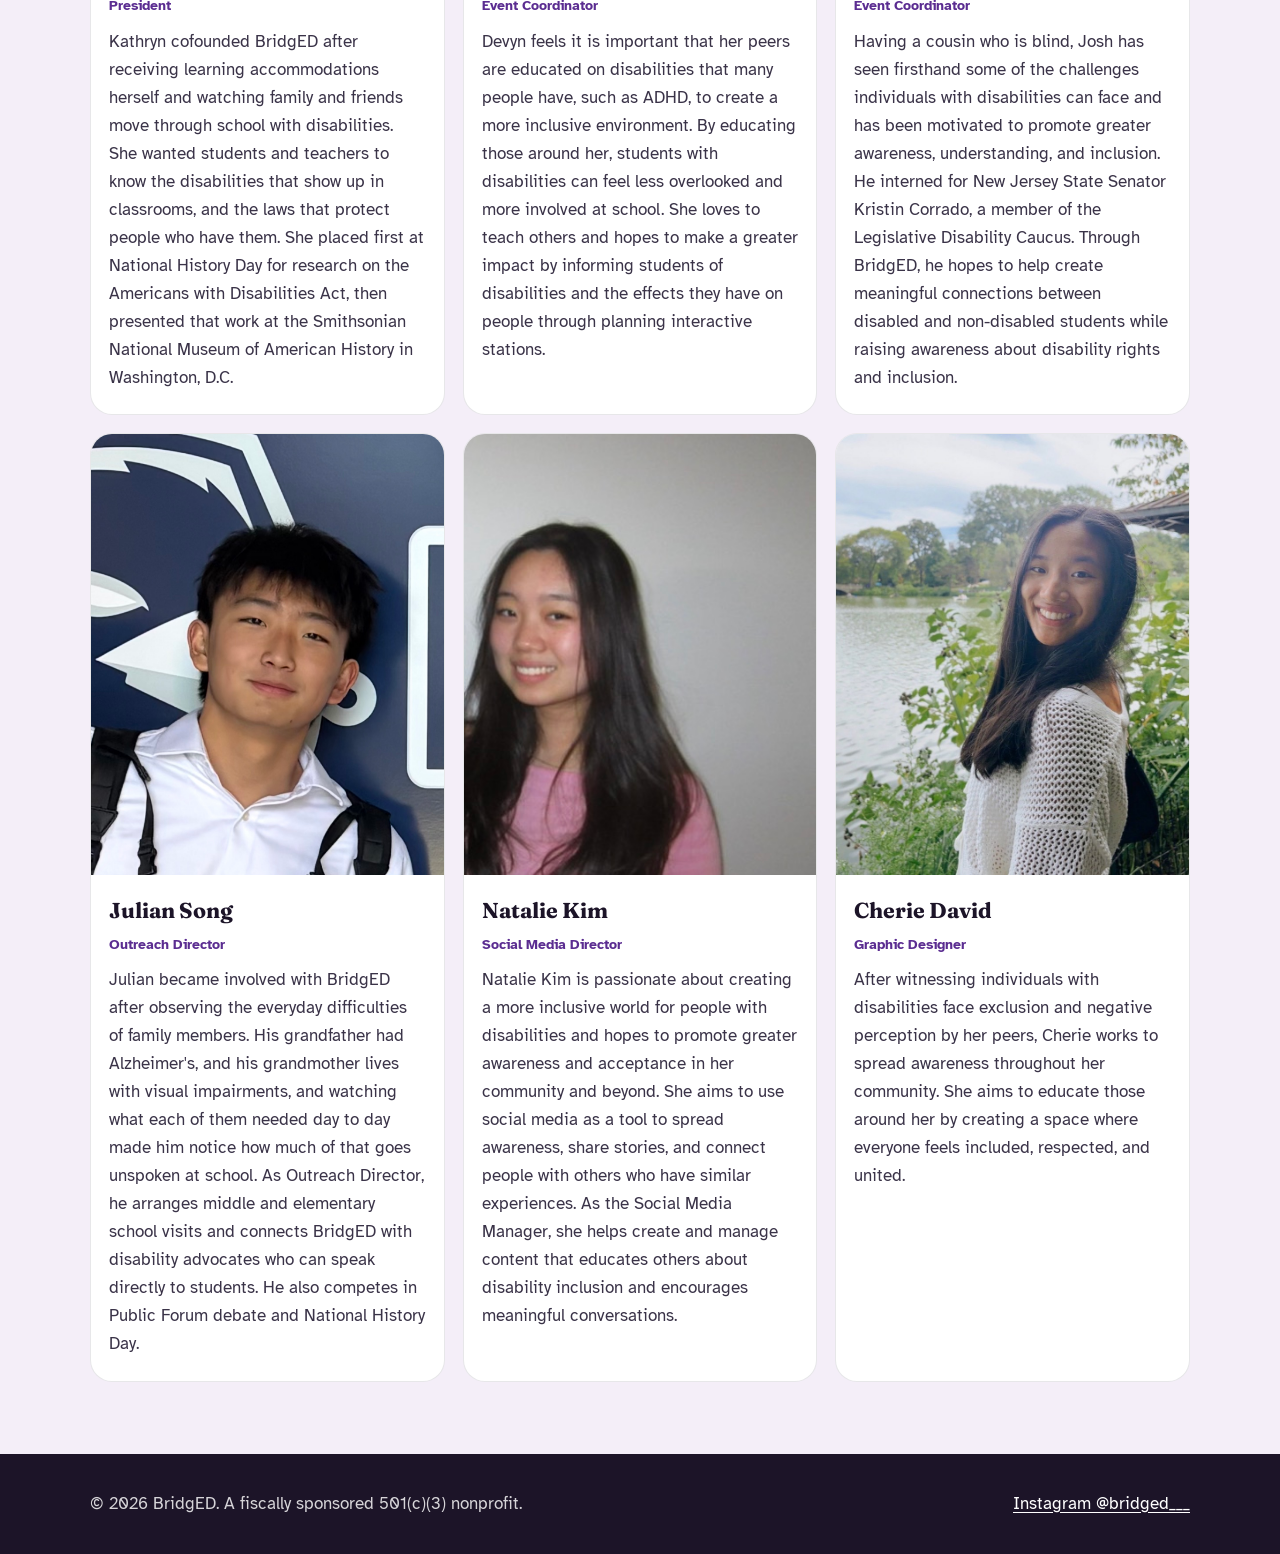
==== commit 8f8fe817: "Basically i just added julian and natalie pictures and made sure it fit and then i deleted the fact " ====
--- a/about.html
+++ b/about.html
@@ -81,17 +81,20 @@
             </div>
           </article>
           <article class="person">
-            <div class="person-placeholder" aria-hidden="true"></div>
+            <img src="julian.jpeg" alt="Julian Song">
+        
             <div class="person-body">
-              <h3>Julian Song</h3>
-              <p class="role">Outreach Director</p>
+                <h3>Julian Song</h3>
+                <p class="role">Outreach Director</p>
+                <p><p>Julian became involved with BridgED after observing the everyday difficulties of family members. His grandfather had Alzheimer's, and his grandmother lives with visual impairments, and watching what each of them needed day to day made him notice how much of that goes unspoken at school. As Outreach Director, he arranges middle and elementary school visits and connects BridgED with disability advocates who can speak directly to students. He also competes in Public Forum debate and National History Day.</p></p>
             </div>
-          </article>
+        </article>
           <article class="person">
-            <div class="person-placeholder" aria-hidden="true"></div>
+            <img src="images/natalie.jpeg" alt="Natalie Kim">
             <div class="person-body">
               <h3>Natalie Kim</h3>
               <p class="role">Social Media Director</p>
+              <p>Natalie Kim is passionate about creating a more inclusive world for people with disabilities and hopes to promote greater awareness and acceptance in her community and beyond. She aims to use social media as a tool to spread awareness, share stories, and connect people with others who have similar experiences. As the Social Media Manager, she helps create and manage content that educates others about disability inclusion and encourages meaningful conversations.</p>
             </div>
           </article>
           <article class="person">
--- a/style.css
+++ b/style.css
@@ -180,9 +180,10 @@
 }
 
 .hero-copy {
-  width: min(560px, 100%);
-  margin-left: auto;
-  padding: 72px 40px 72px 24px;
+  width: auto;
+  max-width: none;
+  margin: 0;
+  padding: 72px 32px 72px max(20px, calc((100vw - 1100px) / 2));
   display: flex;
   flex-direction: column;
   justify-content: center;
